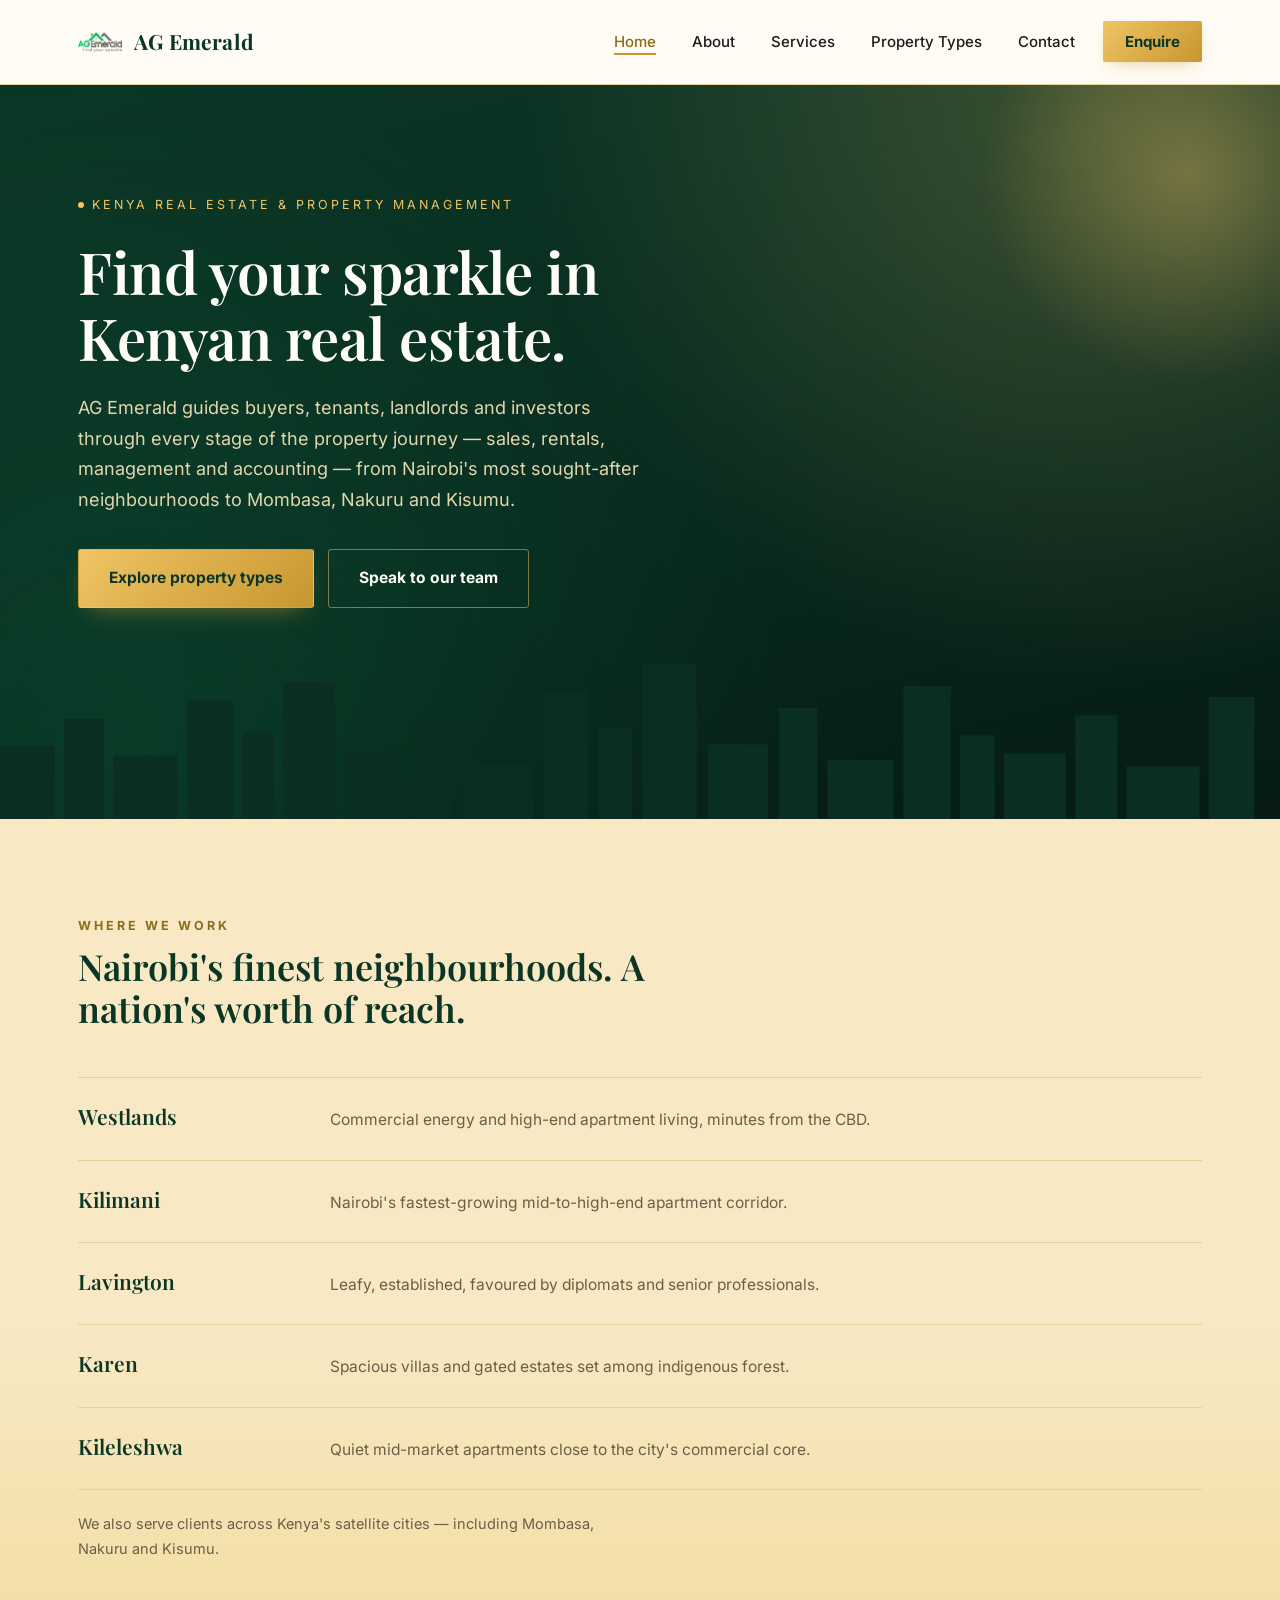
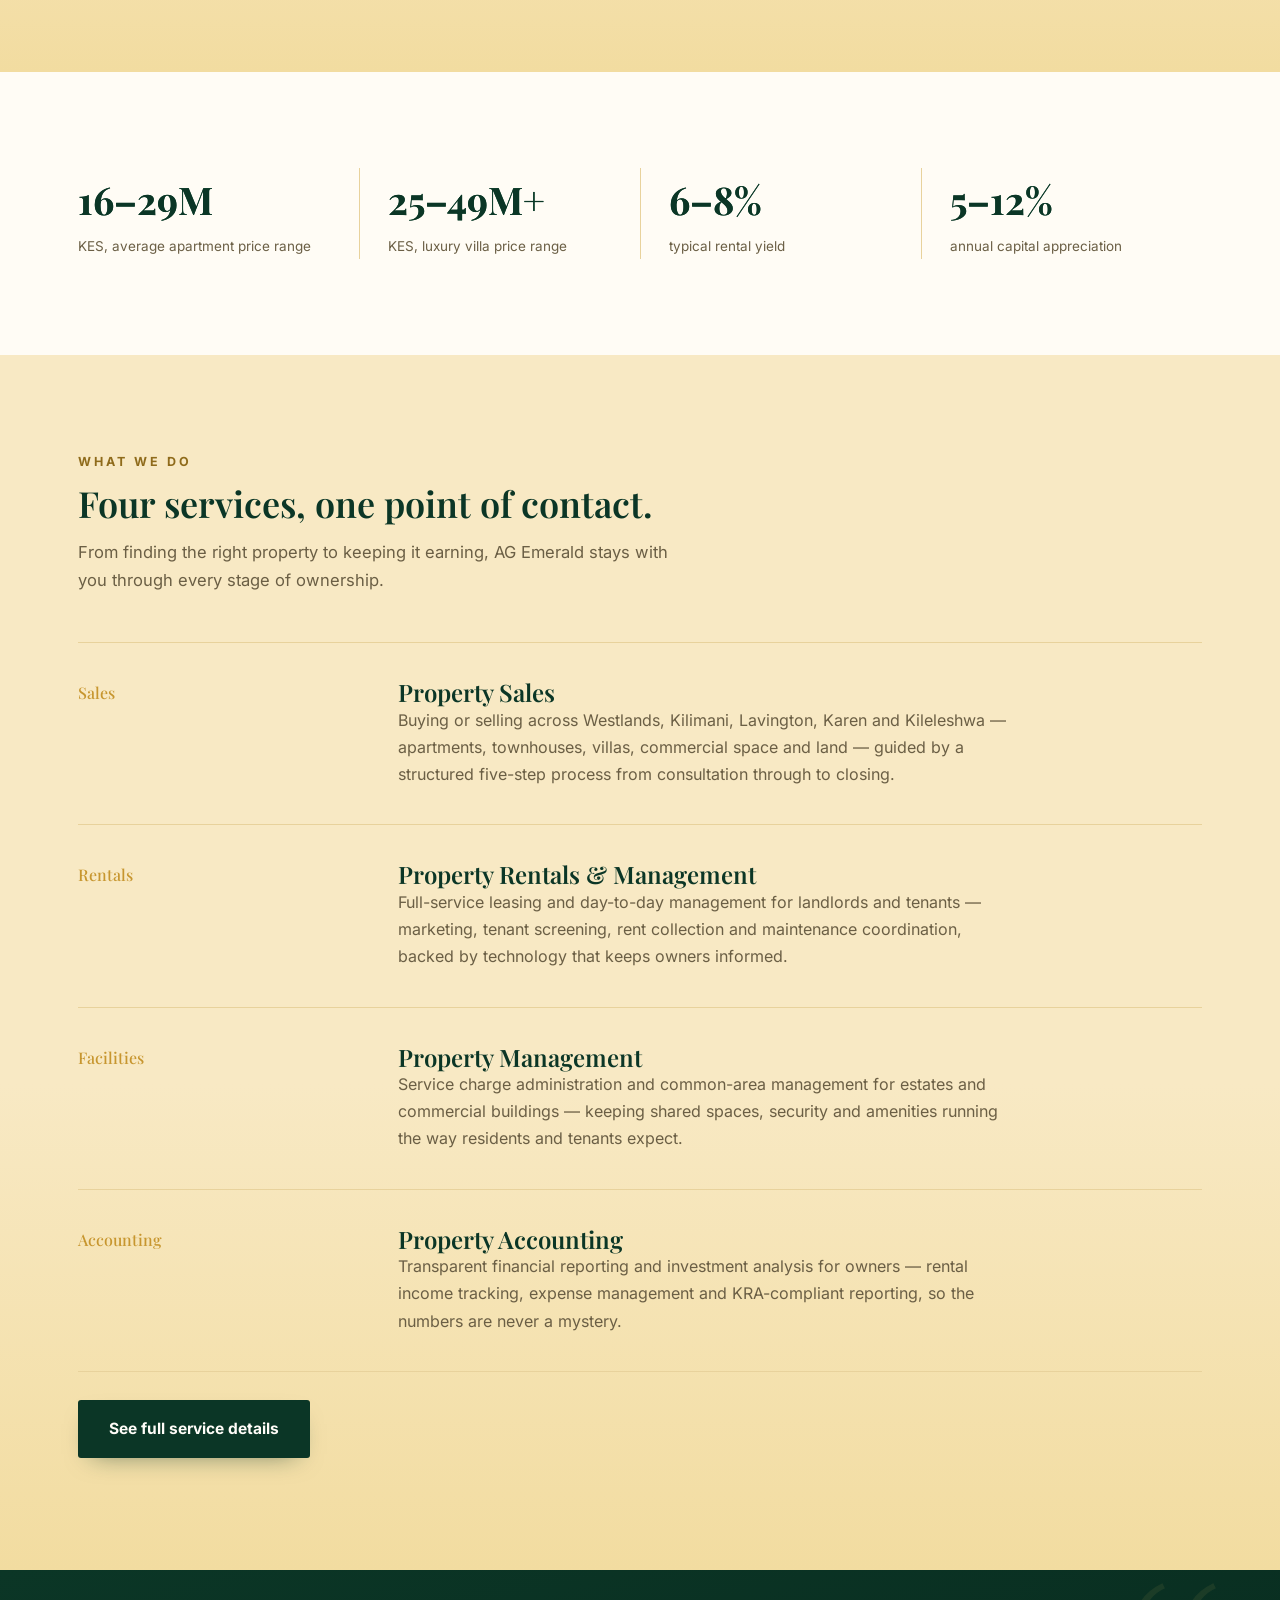
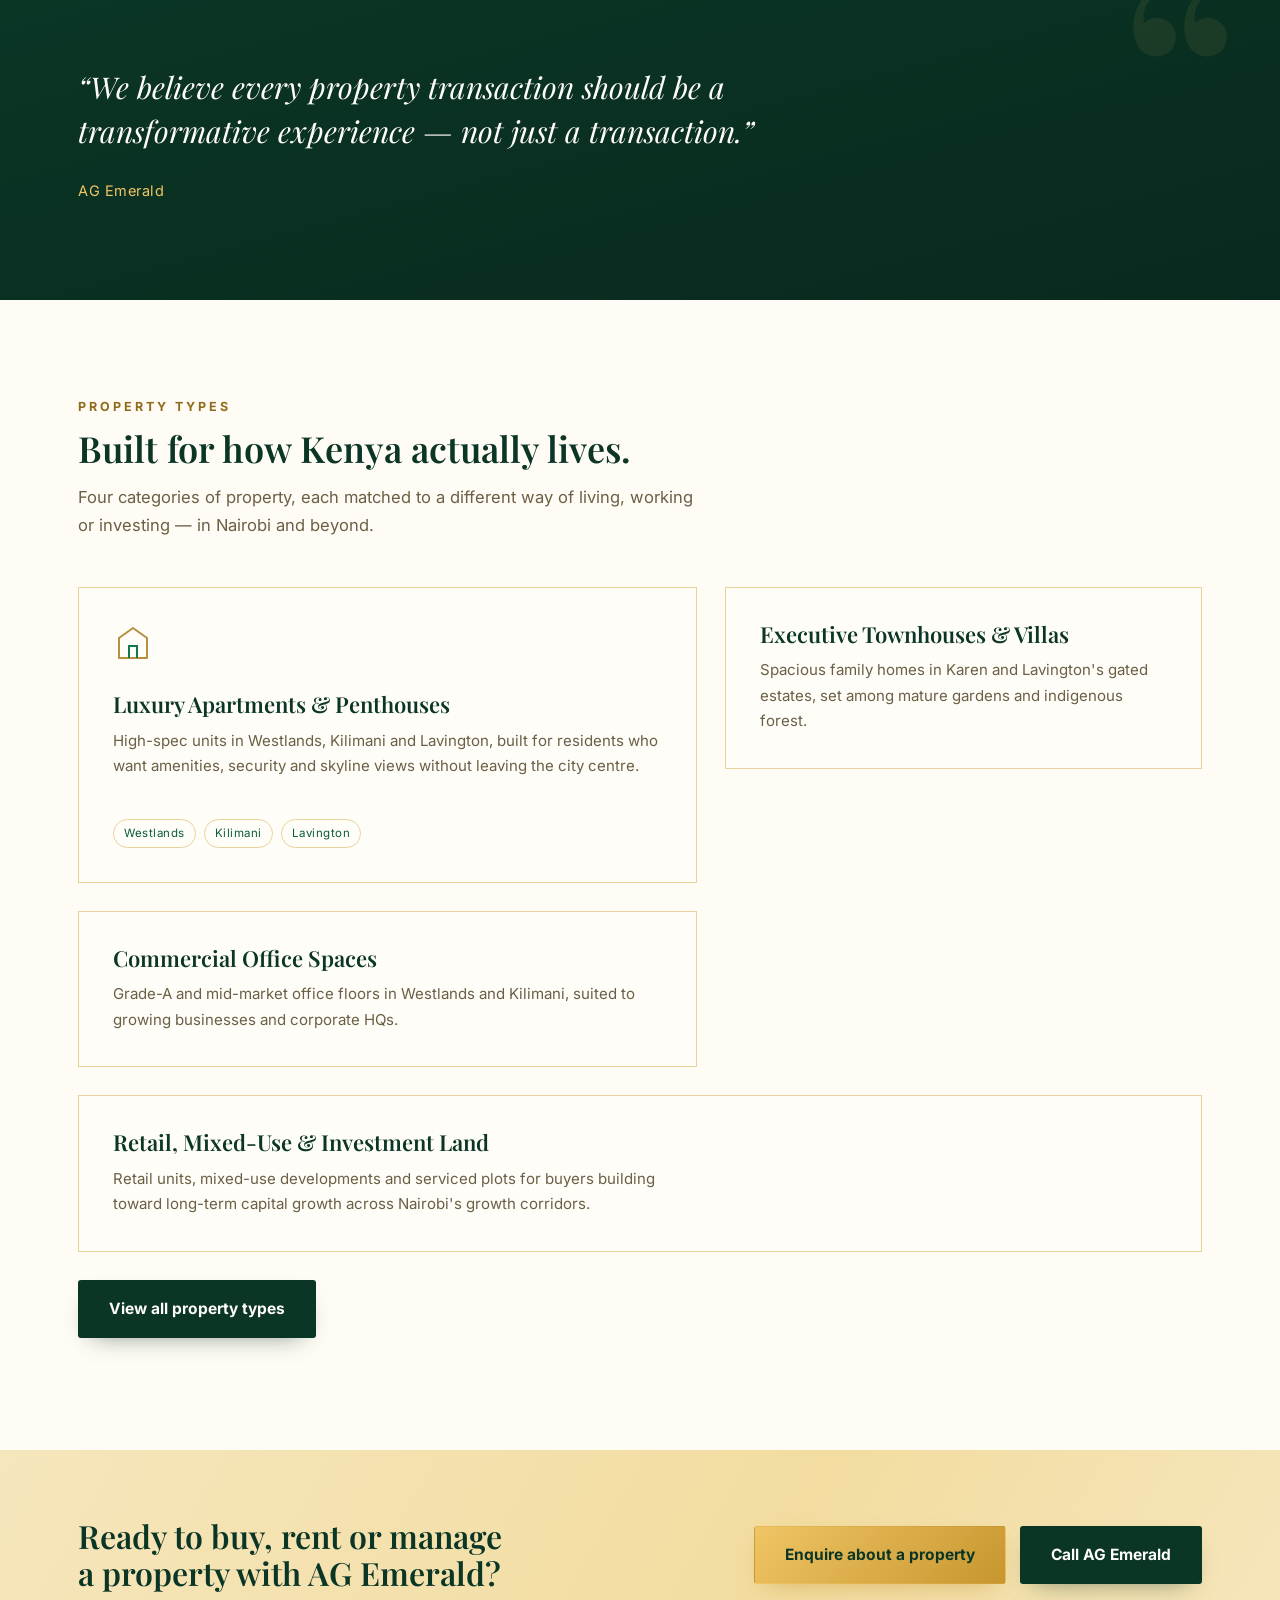
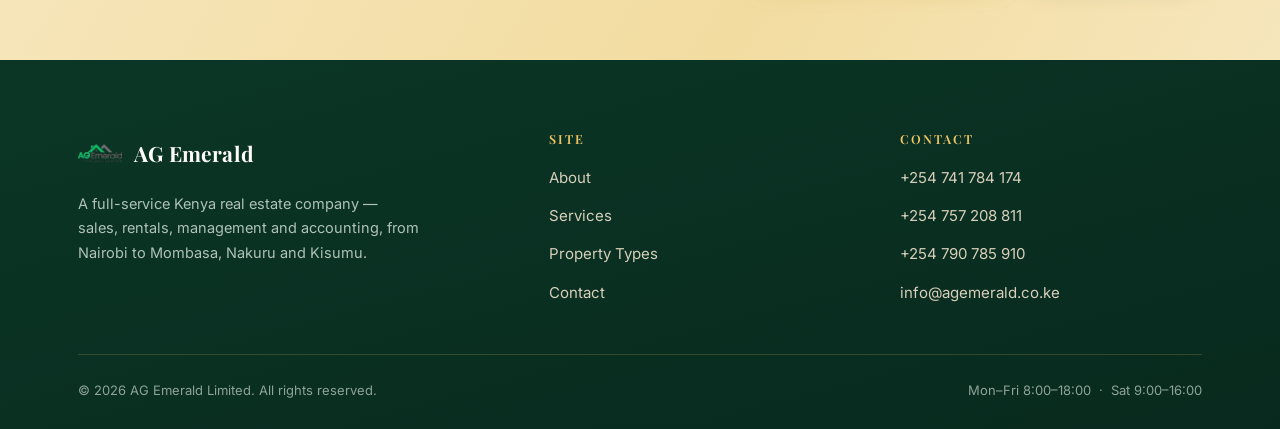
==== index.html @ d483cc49 "init" ====
<!doctype html>
<html lang="en">
<head>
<meta charset="UTF-8">
<meta name="viewport" content="width=device-width, initial-scale=1">
<title>AG Emerald — Kenya Real Estate, Sales, Rentals &amp; Property Management</title>
<meta name="description" content="AG Emerald is a full-service Kenya real estate company — property sales, rentals & management, facilities management, and property accounting across Nairobi, Mombasa, Nakuru and Kisumu.">
<link rel="icon" href="assets/img/logo.png">
<link rel="stylesheet" href="styles.css">
</head>
<body>

<nav class="site-nav">
  <div class="wrap">
    <a href="index.html" class="brand">
      <img src="assets/img/logo.png" alt="AG Emerald">
      <span class="brand-text">AG Emerald</span>
    </a>
    <button class="nav-toggle" id="navToggle" aria-label="Toggle menu" aria-expanded="false">
      <span></span><span></span><span></span>
    </button>
    <ul class="nav-links" id="navLinks">
      <li><a href="index.html" class="active">Home</a></li>
      <li><a href="about.html">About</a></li>
      <li><a href="services.html">Services</a></li>
      <li><a href="properties.html">Property Types</a></li>
      <li><a href="contact.html">Contact</a></li>
      <li><a href="contact.html" class="nav-cta">Enquire</a></li>
    </ul>
  </div>
</nav>

<header class="hero">
  <div class="wrap">
    <div class="hero-inner reveal-hero">
      <span class="hero-eyebrow"><span class="dot"></span>Kenya Real Estate &amp; Property Management</span>
      <h1>Find your sparkle in Kenyan real estate.</h1>
      <p class="lede">AG Emerald guides buyers, tenants, landlords and investors through every stage of the property journey — sales, rentals, management and accounting — from Nairobi's most sought-after neighbourhoods to Mombasa, Nakuru and Kisumu.</p>
      <div class="hero-actions">
        <a href="properties.html" class="btn btn-gold">Explore property types</a>
        <a href="contact.html" class="btn btn-line">Speak to our team</a>
      </div>
    </div>
  </div>
  <svg class="skyline" viewBox="0 0 1400 170" preserveAspectRatio="none" aria-hidden="true">
    <rect x="0" y="0" width="1400" height="170" fill="none"/>
    <g fill="#0A2E22">
      <rect x="0" y="90" width="60" height="80"/>
      <rect x="70" y="60" width="44" height="110"/>
      <rect x="124" y="100" width="70" height="70"/>
      <rect x="205" y="40" width="50" height="130"/>
      <rect x="265" y="75" width="34" height="95"/>
      <rect x="310" y="20" width="56" height="150"/>
      <rect x="378" y="95" width="64" height="75"/>
      <rect x="454" y="55" width="40" height="115"/>
      <rect x="505" y="110" width="78" height="60"/>
      <rect x="595" y="30" width="48" height="140"/>
      <rect x="655" y="70" width="36" height="100"/>
      <rect x="702" y="0" width="60" height="170"/>
      <rect x="774" y="88" width="66" height="82"/>
      <rect x="852" y="48" width="42" height="122"/>
      <rect x="905" y="105" width="72" height="65"/>
      <rect x="988" y="24" width="52" height="146"/>
      <rect x="1050" y="78" width="38" height="92"/>
      <rect x="1098" y="98" width="68" height="72"/>
      <rect x="1176" y="56" width="46" height="114"/>
      <rect x="1232" y="112" width="80" height="58"/>
      <rect x="1322" y="36" width="50" height="134"/>
    </g>
    <g stroke="#D9BB77" stroke-width="1" opacity=".35">
      <line x1="0" y1="170" x2="1400" y2="170"/>
    </g>
  </svg>
</header>

<section class="section-alt">
  <div class="wrap">
    <div class="section-head reveal">
      <span class="eyebrow">Where We Work</span>
      <h2>Nairobi's finest neighbourhoods. A nation's worth of reach.</h2>
    </div>
    <div class="place-list reveal-stagger">
      <div class="place"><h4>Westlands</h4><p>Commercial energy and high-end apartment living, minutes from the CBD.</p></div>
      <div class="place"><h4>Kilimani</h4><p>Nairobi's fastest-growing mid-to-high-end apartment corridor.</p></div>
      <div class="place"><h4>Lavington</h4><p>Leafy, established, favoured by diplomats and senior professionals.</p></div>
      <div class="place"><h4>Karen</h4><p>Spacious villas and gated estates set among indigenous forest.</p></div>
      <div class="place"><h4>Kileleshwa</h4><p>Quiet mid-market apartments close to the city's commercial core.</p></div>
    </div>
    <p class="muted reveal" style="margin-top:22px; font-size:14.5px;">We also serve clients across Kenya's satellite cities — including Mombasa, Nakuru and Kisumu.</p>
  </div>
</section>

<section>
  <div class="wrap">
    <div class="stats reveal-stagger">
      <div class="stat"><span class="num" data-prefix="16&ndash;" data-target="29" data-suffix="M">16&ndash;0M</span><span class="label">KES, average apartment price range</span></div>
      <div class="stat"><span class="num" data-prefix="25&ndash;" data-target="50" data-suffix="M+">25&ndash;0M+</span><span class="label">KES, luxury villa price range</span></div>
      <div class="stat"><span class="num" data-prefix="6&ndash;" data-target="8" data-suffix="%">6&ndash;0%</span><span class="label">typical rental yield</span></div>
      <div class="stat"><span class="num" data-prefix="5&ndash;" data-target="12" data-suffix="%">5&ndash;0%</span><span class="label">annual capital appreciation</span></div>
    </div>
  </div>
</section>

<section class="section-alt">
  <div class="wrap">
    <div class="section-head reveal">
      <span class="eyebrow">What We Do</span>
      <h2>Four services, one point of contact.</h2>
      <p>From finding the right property to keeping it earning, AG Emerald stays with you through every stage of ownership.</p>
    </div>
    <div class="row-list reveal-stagger">
      <div class="row">
        <div class="row-title"><span class="row-index">Sales</span></div>
        <div class="row-body">
          <h3>Property Sales</h3>
          <p>Buying or selling across Westlands, Kilimani, Lavington, Karen and Kileleshwa — apartments, townhouses, villas, commercial space and land — guided by a structured five-step process from consultation through to closing.</p>
        </div>
      </div>
      <div class="row">
        <div class="row-title"><span class="row-index">Rentals</span></div>
        <div class="row-body">
          <h3>Property Rentals &amp; Management</h3>
          <p>Full-service leasing and day-to-day management for landlords and tenants — marketing, tenant screening, rent collection and maintenance coordination, backed by technology that keeps owners informed.</p>
        </div>
      </div>
      <div class="row">
        <div class="row-title"><span class="row-index">Facilities</span></div>
        <div class="row-body">
          <h3>Property Management</h3>
          <p>Service charge administration and common-area management for estates and commercial buildings — keeping shared spaces, security and amenities running the way residents and tenants expect.</p>
        </div>
      </div>
      <div class="row">
        <div class="row-title"><span class="row-index">Accounting</span></div>
        <div class="row-body">
          <h3>Property Accounting</h3>
          <p>Transparent financial reporting and investment analysis for owners — rental income tracking, expense management and KRA-compliant reporting, so the numbers are never a mystery.</p>
        </div>
      </div>
    </div>
    <p style="margin-top:28px;"><a href="services.html" class="btn btn-dark">See full service details</a></p>
  </div>
</section>

<section class="quote-band reveal">
  <div class="wrap">
    <blockquote>&ldquo;We believe every property transaction should be a transformative experience — not just a transaction.&rdquo;</blockquote>
    <cite>AG Emerald</cite>
  </div>
</section>

<section>
  <div class="wrap">
    <div class="section-head reveal">
      <span class="eyebrow">Property Types</span>
      <h2>Built for how Kenya actually lives.</h2>
      <p>Four categories of property, each matched to a different way of living, working or investing — in Nairobi and beyond.</p>
    </div>
    <div class="ptype-grid reveal-stagger">
      <div class="ptype lead">
        <div>
          <div class="icon">
            <svg width="40" height="40" viewBox="0 0 40 40" fill="none"><path d="M6 36V16L20 6l14 10v20H6Z" stroke="#B4903F" stroke-width="2" stroke-linejoin="round"/><path d="M16 36V24h8v12" stroke="#0E7A4D" stroke-width="2"/></svg>
          </div>
          <h4>Luxury Apartments &amp; Penthouses</h4>
          <p>High-spec units in Westlands, Kilimani and Lavington, built for residents who want amenities, security and skyline views without leaving the city centre.</p>
        </div>
        <div class="tag-row"><span class="tag">Westlands</span><span class="tag">Kilimani</span><span class="tag">Lavington</span></div>
      </div>
      <div class="ptype">
        <h4>Executive Townhouses &amp; Villas</h4>
        <p>Spacious family homes in Karen and Lavington's gated estates, set among mature gardens and indigenous forest.</p>
      </div>
      <div class="ptype">
        <h4>Commercial Office Spaces</h4>
        <p>Grade-A and mid-market office floors in Westlands and Kilimani, suited to growing businesses and corporate HQs.</p>
      </div>
      <div class="ptype ptype-span2">
        <h4>Retail, Mixed-Use &amp; Investment Land</h4>
        <p>Retail units, mixed-use developments and serviced plots for buyers building toward long-term capital growth across Nairobi's growth corridors.</p>
      </div>
    </div>
    <p style="margin-top:28px;"><a href="properties.html" class="btn btn-dark">View all property types</a></p>
  </div>
</section>

<section class="cta-band reveal">
  <div class="wrap cta-inner">
    <h2>Ready to buy, rent or manage a property with AG Emerald?</h2>
    <div class="cta-actions">
      <a href="contact.html" class="btn btn-gold">Enquire about a property</a>
      <a href="tel:+254741784174" class="btn btn-dark">Call AG Emerald</a>
    </div>
  </div>
</section>

<footer>
  <div class="wrap">
    <div class="foot-grid">
      <div>
        <a href="index.html" class="brand"><img src="assets/img/logo.png" alt="AG Emerald"><span class="brand-text">AG Emerald</span></a>
        <p>A full-service Kenya real estate company — sales, rentals, management and accounting, from Nairobi to Mombasa, Nakuru and Kisumu.</p>
      </div>
      <div>
        <h4>Site</h4>
        <ul>
          <li><a href="about.html">About</a></li>
          <li><a href="services.html">Services</a></li>
          <li><a href="properties.html">Property Types</a></li>
          <li><a href="contact.html">Contact</a></li>
        </ul>
      </div>
      <div>
        <h4>Contact</h4>
        <ul>
          <li><a href="tel:+254741784174">+254 741 784 174</a></li>
          <li><a href="tel:+254757208811">+254 757 208 811</a></li>
          <li><a href="tel:+254790785910">+254 790 785 910</a></li>
          <li><a href="mailto:info@agemerald.co.ke">info@agemerald.co.ke</a></li>
        </ul>
      </div>
    </div>
    <div class="foot-bottom">
      <span>&copy; 2026 AG Emerald Limited. All rights reserved.</span>
      <span>Mon&ndash;Fri 8:00&ndash;18:00 &nbsp;&middot;&nbsp; Sat 9:00&ndash;16:00</span>
    </div>
  </div>
</footer>
<script src="nav.js"></script>
<script src="motion.js"></script>
</body>
</html>
---- styles.css ----
/* ============================================================
   AG EMERALD — brand stylesheet
   Deep emerald + rich gold, Playfair Display + Inter.
   Cinematic, confident, editorial — one bold gesture per section,
   a recurring skyline motif in place of stock property photos.
   ============================================================ */

@font-face{ font-family:'Playfair Display'; font-weight:500; font-style:normal; src:url('assets/fonts/playfair-display-latin-500-normal.woff2') format('woff2'); font-display:swap; }
@font-face{ font-family:'Playfair Display'; font-weight:600; font-style:normal; src:url('assets/fonts/playfair-display-latin-600-normal.woff2') format('woff2'); font-display:swap; }
@font-face{ font-family:'Playfair Display'; font-weight:700; font-style:normal; src:url('assets/fonts/playfair-display-latin-700-normal.woff2') format('woff2'); font-display:swap; }
@font-face{ font-family:'Playfair Display'; font-weight:800; font-style:normal; src:url('assets/fonts/playfair-display-latin-800-normal.woff2') format('woff2'); font-display:swap; }
@font-face{ font-family:'Playfair Display'; font-weight:400; font-style:italic; src:url('assets/fonts/playfair-display-latin-400-italic.woff2') format('woff2'); font-display:swap; }
@font-face{ font-family:'Inter'; font-weight:300; font-style:normal; src:url('assets/fonts/inter-latin-300-normal.woff2') format('woff2'); font-display:swap; }
@font-face{ font-family:'Inter'; font-weight:400; font-style:normal; src:url('assets/fonts/inter-latin-400-normal.woff2') format('woff2'); font-display:swap; }
@font-face{ font-family:'Inter'; font-weight:500; font-style:normal; src:url('assets/fonts/inter-latin-500-normal.woff2') format('woff2'); font-display:swap; }
@font-face{ font-family:'Inter'; font-weight:600; font-style:normal; src:url('assets/fonts/inter-latin-600-normal.woff2') format('woff2'); font-display:swap; }
@font-face{ font-family:'Inter'; font-weight:700; font-style:normal; src:url('assets/fonts/inter-latin-700-normal.woff2') format('woff2'); font-display:swap; }

:root{
  --deep:#0B3626;
  --deep-2:#082A1E;
  --emerald:#0E7A4D;
  --emerald-2:#0A5C3B;
  --gold:#C7962F;
  --gold-2:#F0C565;
  --gold-3:#8F6B1B;
  --gold-soft:#F6E6BC;
  --ink:#1B1D1C;
  --muted:#6B5F45;
  --paper:#FFFCF5;
  --panel:#F8E9C4;
  --panel-2:#F2DCA0;
  --line:#E8D29C;
  --cream:#FFFDF8;
  --maxw:1180px;
}

*{ box-sizing:border-box; }
html{ scroll-behavior:smooth; }
html,body{ max-width:100%; overflow-x:hidden; }
body{
  margin:0; background:var(--paper); color:var(--ink);
  font-family:'Inter', -apple-system, BlinkMacSystemFont, sans-serif;
  font-size:16px; line-height:1.7; -webkit-font-smoothing:antialiased;
}
h1,h2,h3,h4{ font-family:'Playfair Display', Georgia, serif; color:var(--deep); margin:0; font-weight:600; line-height:1.15; }
p{ margin:0 0 1em; max-width:62ch; }
a{ color:var(--emerald-2); text-decoration:none; transition:color .18s ease; }
a:hover{ color:var(--gold); }
img{ max-width:100%; display:block; }
.wrap{ max-width:var(--maxw); margin:0 auto; padding:0 28px; }
@media (max-width:560px){ .wrap{ padding:0 20px; } }

@media (prefers-reduced-motion:reduce){
  *{ animation-duration:.01ms !important; animation-iteration-count:1 !important; transition-duration:.01ms !important; scroll-behavior:auto !important; }
}

/* ---------- Scroll reveal + motion system ---------- */
.reveal{ opacity:0; transform:translateY(28px); transition:opacity .8s cubic-bezier(.16,.84,.44,1), transform .8s cubic-bezier(.16,.84,.44,1); }
.reveal.in-view{ opacity:1; transform:translateY(0); }
.reveal-stagger > *{ opacity:0; transform:translateY(22px); transition:opacity .7s cubic-bezier(.16,.84,.44,1), transform .7s cubic-bezier(.16,.84,.44,1); }
.reveal-stagger.in-view > *{ opacity:1; transform:translateY(0); }
.reveal-stagger.in-view > *:nth-child(1){ transition-delay:.05s; }
.reveal-stagger.in-view > *:nth-child(2){ transition-delay:.12s; }
.reveal-stagger.in-view > *:nth-child(3){ transition-delay:.19s; }
.reveal-stagger.in-view > *:nth-child(4){ transition-delay:.26s; }
.reveal-stagger.in-view > *:nth-child(5){ transition-delay:.33s; }
.reveal-stagger.in-view > *:nth-child(6){ transition-delay:.4s; }

.reveal-hero{ animation:heroRise .9s cubic-bezier(.16,.84,.44,1) both; }
@keyframes heroRise{ from{ opacity:0; transform:translateY(18px); } to{ opacity:1; transform:translateY(0); } }

@keyframes goldPulse{ 0%,100%{ opacity:.55; } 50%{ opacity:1; } }
@keyframes floatGlow{ 0%,100%{ transform:translate(0,0); } 50%{ transform:translate(-14px,-10px); } }
@keyframes shimmer{ 0%{ background-position:-200% 0; } 100%{ background-position:200% 0; } }

/* ---------- Nav ---------- */
.site-nav{
  position:sticky; top:0; z-index:100;
  background:var(--paper);
  border-bottom:1px solid var(--line);
  transition:box-shadow .3s ease, height .3s ease;
}
.site-nav.scrolled{ box-shadow:0 8px 30px -14px rgba(11,54,38,.35); }
.site-nav .wrap{ display:flex; align-items:center; justify-content:space-between; height:84px; }
.brand{ display:flex; align-items:center; gap:12px; }
.brand img{ height:44px; width:44px; object-fit:contain; transition:transform .3s ease; }
.brand:hover img{ transform:rotate(-6deg) scale(1.06); }
.brand-text{ font-family:'Playfair Display',serif; font-weight:700; font-size:21px; color:var(--deep); letter-spacing:.2px; }
.nav-links{ display:flex; align-items:center; gap:4px; list-style:none; margin:0; padding:0; }
.nav-links a{ color:var(--ink); font-weight:500; font-size:15px; padding:10px 16px; border-radius:2px; position:relative; }
.nav-links a:not(.nav-cta)::after{
  content:""; position:absolute; left:16px; right:16px; bottom:6px; height:2px;
  background:var(--gold); transform:scaleX(0); transform-origin:left; transition:transform .25s ease;
}
.nav-links a:not(.nav-cta):hover::after, .nav-links a.active::after{ transform:scaleX(1); }
.nav-links a:hover{ color:var(--emerald-2); }
.nav-links a.active{ color:var(--gold-3); }
.nav-cta{
  margin-left:8px; background:linear-gradient(135deg, var(--gold-2), var(--gold)); color:var(--deep) !important;
  padding:11px 22px !important; border-radius:3px; font-weight:700 !important;
  transition:transform .2s ease, box-shadow .2s ease;
  box-shadow:0 6px 18px -8px rgba(199,150,47,.6);
}
.nav-cta:hover{ transform:translateY(-2px); box-shadow:0 10px 24px -8px rgba(199,150,47,.75); }
.nav-toggle{ display:none; background:none; border:0; cursor:pointer; padding:8px; }
.nav-toggle span{ display:block; width:24px; height:2px; background:var(--deep); margin:5px 0; transition:transform .25s ease, opacity .25s ease; }
.nav-toggle.open span:nth-child(1){ transform:translateY(7px) rotate(45deg); }
.nav-toggle.open span:nth-child(2){ opacity:0; }
.nav-toggle.open span:nth-child(3){ transform:translateY(-7px) rotate(-45deg); }
@media (max-width:860px){
  .nav-toggle{ display:block; }
  .nav-links{
    position:fixed; top:84px; left:0; right:0; bottom:0;
    background:var(--paper); flex-direction:column; align-items:stretch;
    padding:12px 20px; gap:0; transform:translateY(-8px); opacity:0;
    pointer-events:none; transition:transform .2s ease, opacity .2s ease;
    border-top:1px solid var(--line);
  }
  .nav-links.open{ transform:translateY(0); opacity:1; pointer-events:auto; }
  .nav-links a{ padding:16px 4px; border-bottom:1px solid var(--line); font-size:17px; }
  .nav-links a::after{ display:none; }
  .nav-cta{ margin:16px 4px 0; text-align:center; }
}

/* ---------- Buttons ---------- */
.btn{ display:inline-flex; align-items:center; gap:8px; padding:15px 30px; border-radius:3px; font-weight:700; font-size:15.5px; border:1px solid transparent; cursor:pointer; transition:transform .2s cubic-bezier(.16,.84,.44,1), box-shadow .2s ease, background .2s ease, color .2s ease, border-color .2s ease; }
.btn:active{ transform:scale(.97); }
.btn-gold{ background:linear-gradient(135deg, var(--gold-2), var(--gold)); color:var(--deep); box-shadow:0 10px 26px -12px rgba(199,150,47,.65); }
.btn-gold:hover{ color:var(--deep); transform:translateY(-3px); box-shadow:0 16px 32px -12px rgba(199,150,47,.8); }
.btn-line{ background:transparent; color:var(--cream); border-color:rgba(240,197,101,.5); }
.btn-line:hover{ border-color:var(--gold-2); color:var(--gold-2); transform:translateY(-3px); }
.btn-dark{ background:var(--deep); color:var(--cream); box-shadow:0 10px 26px -14px rgba(11,54,38,.6); }
.btn-dark:hover{ background:var(--emerald-2); transform:translateY(-3px); }

/* ---------- Hero (dark, cinematic) ---------- */
.hero{
  position:relative; background:
    radial-gradient(circle at 86% 4%, rgba(240,197,101,.22), transparent 44%),
    radial-gradient(circle at 10% 90%, rgba(14,122,77,.25), transparent 50%),
    linear-gradient(165deg, var(--deep) 0%, var(--deep-2) 55%, #061A13 100%);
  color:var(--cream); overflow:hidden;
  padding:64px 0 0;
}
.hero::before{
  content:""; position:absolute; top:-120px; right:-120px; width:420px; height:420px; border-radius:50%;
  background:radial-gradient(circle, rgba(240,197,101,.35), transparent 70%);
  animation:floatGlow 9s ease-in-out infinite, goldPulse 6s ease-in-out infinite;
  pointer-events:none;
}
.hero-eyebrow{
  font-family:'Inter',sans-serif; font-size:12.5px; letter-spacing:3px; text-transform:uppercase;
  color:var(--gold-2); display:inline-flex; align-items:center; gap:8px; margin-bottom:22px;
}
.hero-eyebrow .dot{ width:6px; height:6px; border-radius:50%; background:var(--gold-2); animation:goldPulse 2.4s ease-in-out infinite; }
.hero-inner{ padding:40px 0 0; max-width:640px; position:relative; z-index:1; }
.hero h1{ font-size:58px; color:var(--cream); margin-bottom:22px; letter-spacing:-.5px; }
.hero .lede{ font-size:18px; color:#E3D6AE; max-width:52ch; margin-bottom:34px; }
.hero-actions{ display:flex; gap:14px; flex-wrap:wrap; margin-bottom:56px; }
.skyline{ display:block; width:100%; height:auto; position:relative; }
.skyline rect{ transition:fill .4s ease; }
@media (max-width:760px){
  .hero h1{ font-size:38px; }
  .hero .lede{ font-size:16.5px; }
}

/* ---------- Sections ---------- */
section{ padding:96px 0; }
.section-alt{ background:linear-gradient(180deg, var(--panel), var(--panel) 60%, var(--panel-2)); position:relative; }
@media (max-width:760px){ section{ padding:60px 0; } }

.section-head{ margin-bottom:48px; max-width:640px; }
.section-head .eyebrow{ font-size:12.5px; letter-spacing:3px; text-transform:uppercase; color:var(--gold-3); font-weight:700; display:block; margin-bottom:10px; }
.section-head h2{ font-size:36px; margin-bottom:14px; }
.section-head p{ color:var(--muted); font-size:16.5px; }

/* ---------- Editorial row list (services, process) ---------- */
.row-list{ border-top:1px solid var(--line); }
.row{
  display:grid; grid-template-columns:280px 1fr; gap:40px;
  padding:36px 0; border-bottom:1px solid var(--line); align-items:start;
  transition:padding-left .3s ease, background .3s ease;
}
.row:hover{ padding-left:10px; background:rgba(199,150,47,.06); }
.row .row-title{ display:flex; align-items:baseline; gap:16px; }
.row .row-index{ font-family:'Playfair Display',serif; font-size:16px; color:var(--gold); }
.row h3{ font-size:24px; }
.row .row-body{ color:var(--muted); font-size:16px; }
.row .row-body p:last-child{ margin-bottom:0; }
@media (max-width:760px){
  .row{ grid-template-columns:1fr; gap:12px; }
}

/* ---------- Neighborhood list ---------- */
.place-list{ border-top:1px solid var(--line); }
.place{
  display:grid; grid-template-columns:220px 1fr; gap:32px;
  padding:26px 0; border-bottom:1px solid var(--line); align-items:baseline;
  transition:padding-left .3s ease;
}
.place:hover{ padding-left:10px; }
.place h4{ font-family:'Playfair Display',serif; font-size:21px; color:var(--deep); font-weight:600; }
.place p{ color:var(--muted); margin:0; font-size:15.5px; }
@media (max-width:700px){ .place{ grid-template-columns:1fr; gap:6px; } }

/* ---------- Stat strip ---------- */
.stats{ display:grid; grid-template-columns:repeat(4,1fr); gap:0; }
.stat{ padding:0 28px 0 0; border-left:1px solid var(--line); padding-left:28px; }
.stat:first-child{ border-left:none; padding-left:0; }
.stat .num{ font-family:'Playfair Display',serif; font-size:38px; color:var(--deep); font-weight:700; display:block; background:linear-gradient(135deg, var(--deep), var(--emerald-2)); -webkit-background-clip:text; background-clip:text; }
.stat .label{ font-size:13.5px; color:var(--muted); margin-top:8px; }
@media (max-width:760px){
  .stats{ grid-template-columns:1fr 1fr; row-gap:32px; }
  .stat:nth-child(3){ border-left:none; padding-left:0; }
}

/* ---------- Quote band ---------- */
.quote-band{ background:linear-gradient(165deg, var(--deep), var(--deep-2)); color:var(--cream); position:relative; overflow:hidden; }
.quote-band::after{
  content:"\201C"; position:absolute; top:-40px; right:40px; font-family:'Playfair Display',serif;
  font-size:280px; color:rgba(240,197,101,.08); line-height:1; pointer-events:none;
}
.quote-band blockquote{
  font-family:'Playfair Display',serif; font-style:italic; font-weight:400;
  font-size:30px; line-height:1.45; max-width:820px; margin:0 0 24px; color:var(--cream); position:relative; z-index:1;
}
.quote-band cite{ font-style:normal; color:var(--gold-2); font-size:14.5px; letter-spacing:.5px; }
@media (max-width:760px){ .quote-band blockquote{ font-size:22px; } }

/* ---------- Property type cards (editorial, asymmetric) ---------- */
.ptype-grid{ display:grid; grid-template-columns:1.3fr 1fr; gap:28px; align-items:start; }
.ptype{ background:var(--cream); border:1px solid var(--line); padding:34px; transition:transform .3s cubic-bezier(.16,.84,.44,1), box-shadow .3s ease, border-color .3s ease; }
.ptype:hover{ transform:translateY(-6px); box-shadow:0 20px 40px -20px rgba(199,150,47,.45); border-color:var(--gold-2); }
.ptype.lead{ display:flex; flex-direction:column; gap:22px; }
.ptype .icon{ margin-bottom:22px; transition:transform .3s ease; }
.ptype:hover .icon{ transform:scale(1.12) rotate(-4deg); }
.ptype h4{ font-size:22px; margin-bottom:10px; }
.ptype p{ color:var(--muted); font-size:15px; margin-bottom:0; }
.ptype .tag-row{ margin-top:18px; display:flex; gap:8px; flex-wrap:wrap; }
.ptype .tag{ font-size:11.5px; letter-spacing:.5px; color:var(--emerald-2); border:1px solid var(--line); padding:4px 10px; border-radius:20px; }
.ptype-grid-2{ display:grid; grid-template-columns:1fr 1fr; gap:28px; }
@media (min-width:761px){ .ptype-span2{ grid-column:span 2; } }
@media (max-width:760px){
  .ptype-grid, .ptype-grid-2{ grid-template-columns:1fr; }
  .ptype.lead{ grid-row:auto; }
}

/* ---------- CTA band ---------- */
.cta-band{
  background:linear-gradient(120deg, var(--gold-soft), var(--panel-2) 60%, var(--gold-soft));
  padding:68px 0; position:relative; overflow:hidden;
}
.cta-inner{ display:flex; justify-content:space-between; align-items:center; gap:24px; flex-wrap:wrap; position:relative; z-index:1; }
.cta-inner h2{ font-size:32px; max-width:440px; }
.cta-actions{ display:flex; gap:14px; flex-wrap:wrap; }

/* ---------- Contact table ---------- */
.contact-table{ border-top:1px solid var(--line); margin-top:8px; }
.contact-row{ display:grid; grid-template-columns:200px 1fr; gap:24px; padding:20px 0; border-bottom:1px solid var(--line); transition:padding-left .3s ease; }
.contact-row:hover{ padding-left:10px; }
.contact-row .k{ font-size:13px; letter-spacing:1px; text-transform:uppercase; color:var(--gold-3); font-weight:700; }
.contact-row .v{ font-size:17px; color:var(--ink); }
.contact-row .v a{ color:var(--ink); }
.contact-row .v a:hover{ color:var(--gold); }
@media (max-width:600px){ .contact-row{ grid-template-columns:1fr; gap:4px; } }

/* ---------- People photo frame (stock, used sparingly) ---------- */
.photo-frame{ border:1px solid var(--line); overflow:hidden; position:relative; }
.photo-frame img{ width:100%; height:100%; object-fit:cover; display:block; transition:transform .6s cubic-bezier(.16,.84,.44,1); }
.photo-frame:hover img{ transform:scale(1.05); }

/* ---------- Footer ---------- */
footer{ background:linear-gradient(165deg, var(--deep), var(--deep-2)); color:#D7CFBA; padding:72px 0 28px; }
footer .foot-grid{ display:grid; grid-template-columns:1.4fr 1fr 1fr; gap:48px; margin-bottom:48px; }
footer .brand-text{ color:var(--cream); }
footer p{ color:#AFC2B6; font-size:14.5px; max-width:38ch; margin-top:16px; }
footer h4{ color:var(--gold-2); font-size:12.5px; letter-spacing:2px; text-transform:uppercase; margin-bottom:18px; }
footer ul{ list-style:none; margin:0; padding:0; display:flex; flex-direction:column; gap:11px; }
footer a{ color:#D7CFBA; font-size:15px; }
footer a:hover{ color:var(--gold-2); }
.foot-bottom{ border-top:1px solid rgba(240,197,101,.18); padding-top:24px; display:flex; justify-content:space-between; flex-wrap:wrap; gap:8px; font-size:13px; color:#8FA398; }
@media (max-width:760px){ footer .foot-grid{ grid-template-columns:1fr; gap:32px; } }

/* ---------- Page hero (interior pages) ---------- */
.page-head{ background:linear-gradient(135deg, var(--panel), var(--panel-2)); padding:68px 0 58px; border-bottom:1px solid var(--line); position:relative; overflow:hidden; }
.page-head .eyebrow{ font-size:12.5px; letter-spacing:3px; text-transform:uppercase; color:var(--gold-3); font-weight:700; display:block; margin-bottom:12px; }
.page-head h1{ font-size:44px; max-width:680px; }
.page-head p{ color:var(--muted); font-size:17px; margin-top:16px; max-width:58ch; }
@media (max-width:760px){ .page-head h1{ font-size:30px; } }

/* ---------- Values list ---------- */
.values-row{ display:flex; gap:40px; flex-wrap:wrap; margin-top:12px; }
.values-row .value{ min-width:140px; transition:transform .3s ease; }
.values-row .value:hover{ transform:translateY(-4px); }
.values-row .value .mark{ width:34px; height:2px; background:linear-gradient(90deg, var(--gold), var(--gold-2)); margin-bottom:14px; }
.values-row .value h5{ font-family:'Playfair Display',serif; font-size:18px; color:var(--deep); font-weight:600; margin:0; }

/* ---------- Two-col split ---------- */
.split{ display:grid; grid-template-columns:1fr 1fr; gap:56px; align-items:start; }
@media (max-width:820px){ .split{ grid-template-columns:1fr; gap:36px; } }

/* ---------- Utility ---------- */
.mt-0{ margin-top:0; }
.muted{ color:var(--muted); }
@media (prefers-reduced-motion:reduce){ .reveal-hero{ animation:none; } .hero::before{ animation:none; } }
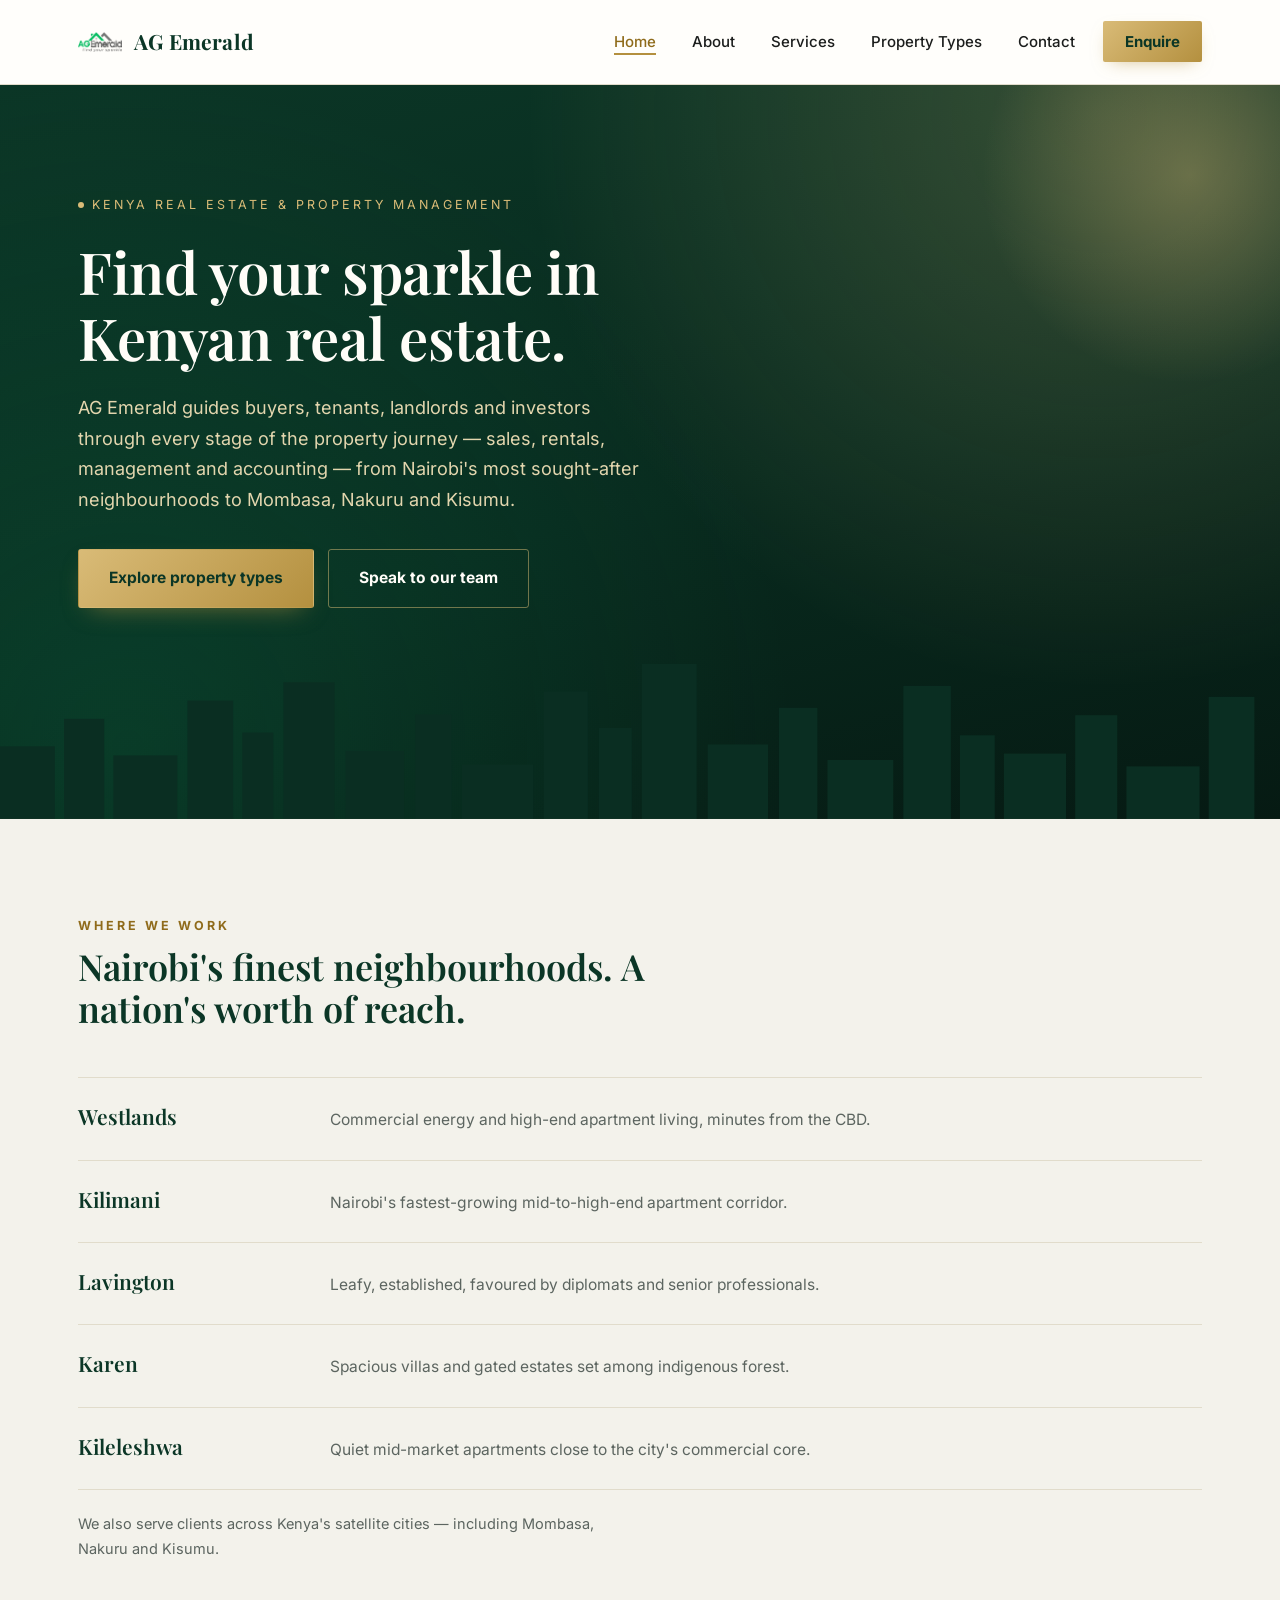
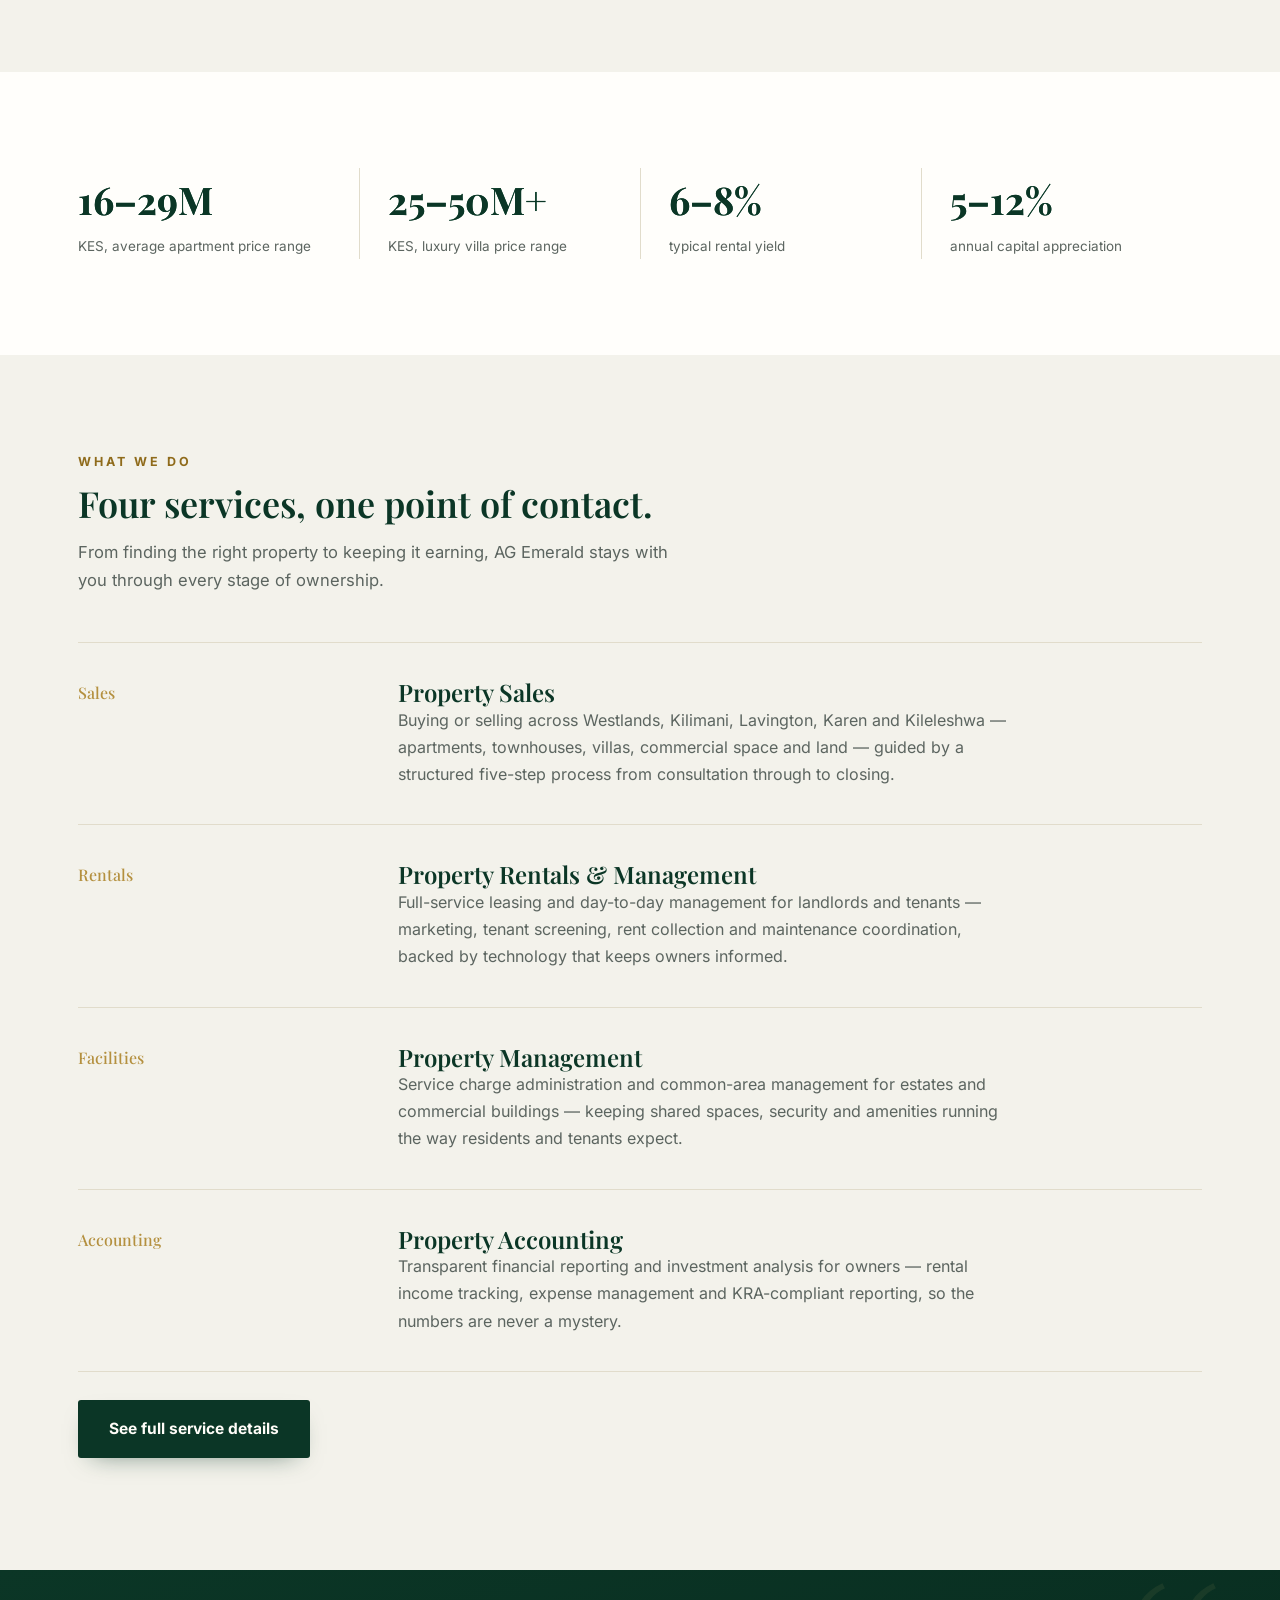
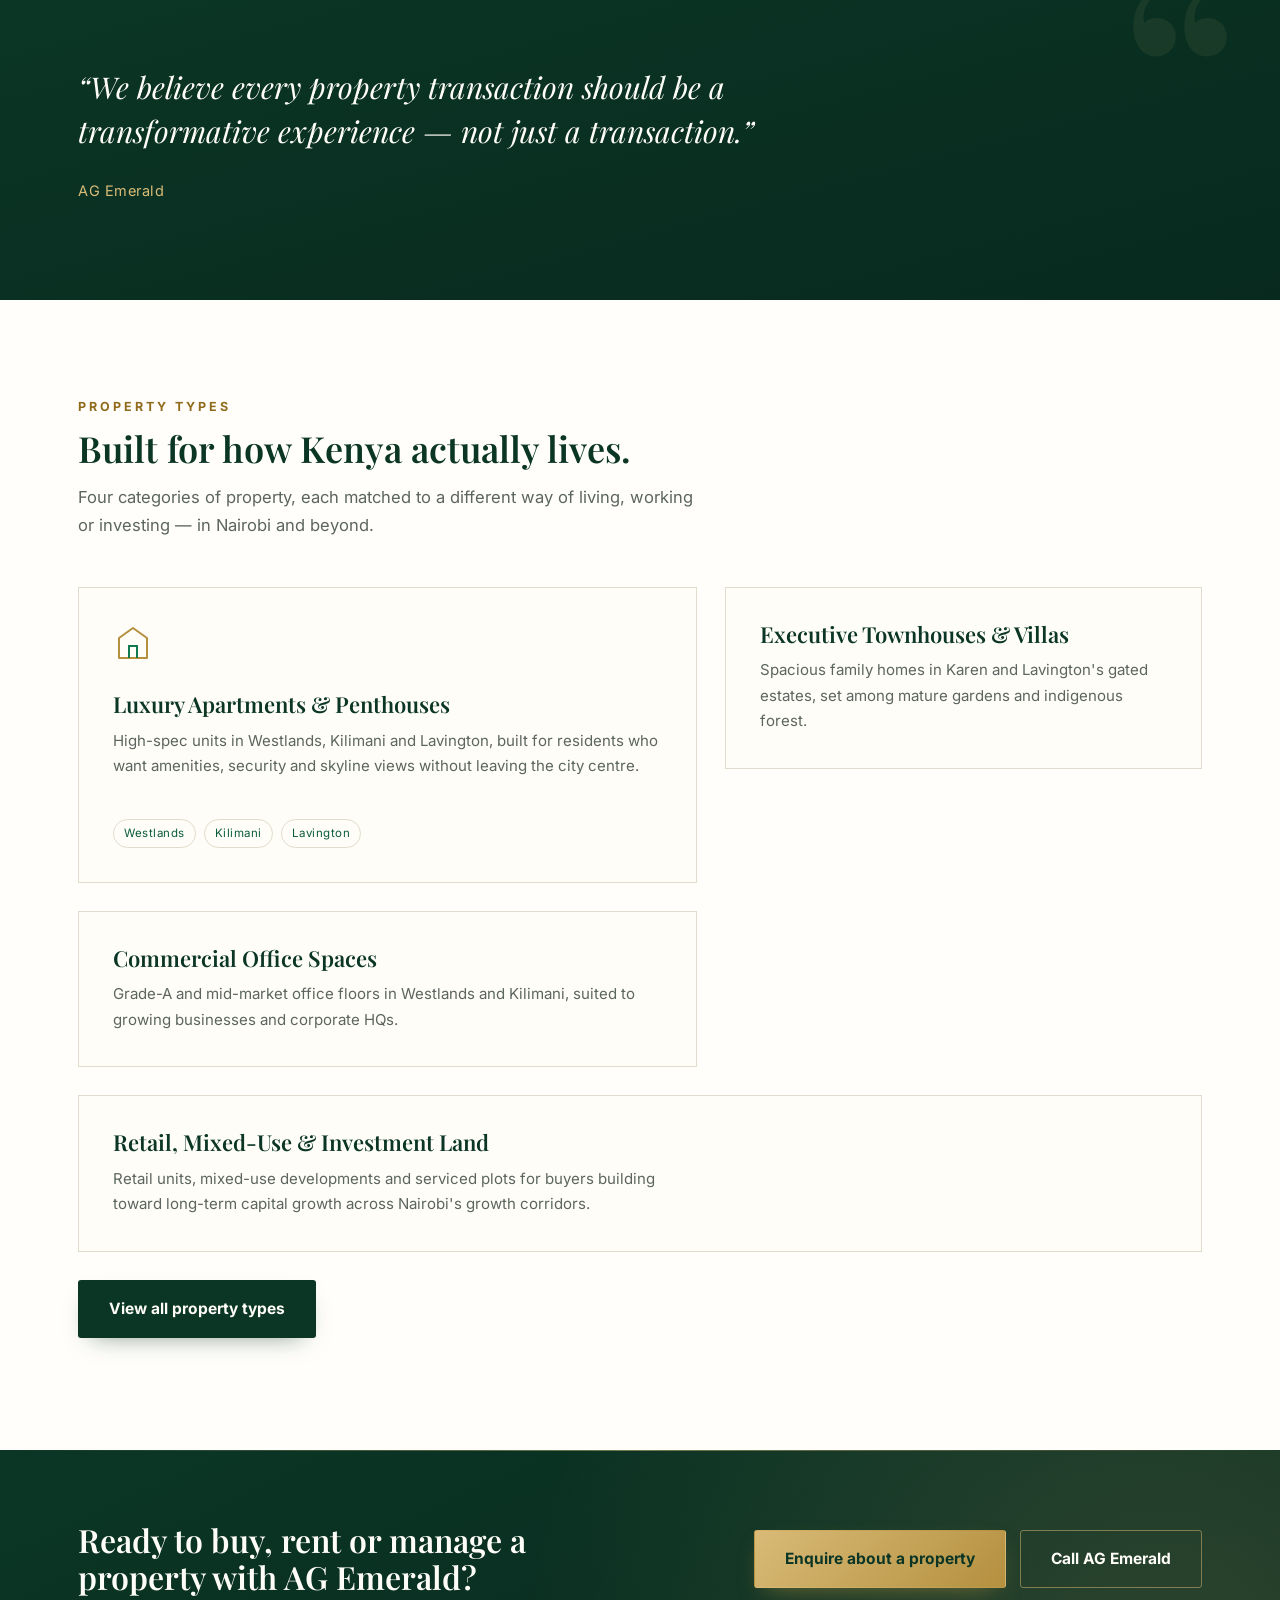
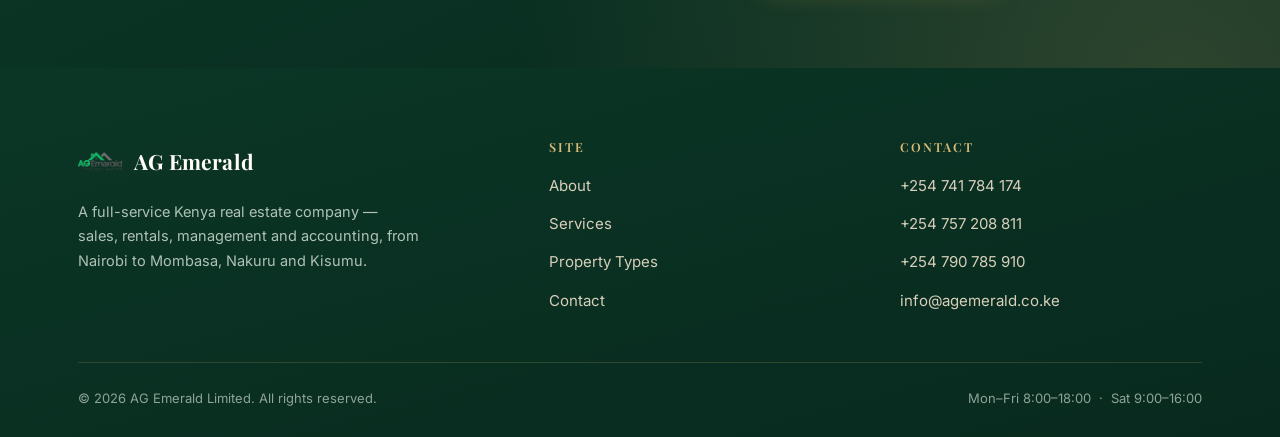
==== commit 2e176e31: "refactor" ====
--- a/index.html
+++ b/index.html
@@ -189,7 +189,7 @@
     <h2>Ready to buy, rent or manage a property with AG Emerald?</h2>
     <div class="cta-actions">
       <a href="contact.html" class="btn btn-gold">Enquire about a property</a>
-      <a href="tel:+254741784174" class="btn btn-dark">Call AG Emerald</a>
+      <a href="tel:+254741784174" class="btn btn-line">Call AG Emerald</a>
     </div>
   </div>
 </section>
--- a/styles.css
+++ b/styles.css
@@ -1,8 +1,9 @@
 /* ============================================================
    AG EMERALD — brand stylesheet
-   Deep emerald + rich gold, Playfair Display + Inter.
-   Cinematic, confident, editorial — one bold gesture per section,
-   a recurring skyline motif in place of stock property photos.
+   Deep emerald as the dominant register, warm ivory/sand neutrals
+   to breathe, gold reserved for accents — buttons, hairlines, icon
+   strokes, numerals — never as a large background field.
+   Playfair Display + Inter. Custom brand illustrations throughout.
    ============================================================ */
 
 @font-face{ font-family:'Playfair Display'; font-weight:500; font-style:normal; src:url('assets/fonts/playfair-display-latin-500-normal.woff2') format('woff2'); font-display:swap; }
@@ -21,16 +22,17 @@
   --deep-2:#082A1E;
   --emerald:#0E7A4D;
   --emerald-2:#0A5C3B;
-  --gold:#C7962F;
-  --gold-2:#F0C565;
+  --emerald-tint:#EEF4EF;
+  --gold:#B4903F;
+  --gold-2:#D9BB77;
   --gold-3:#8F6B1B;
-  --gold-soft:#F6E6BC;
+  --gold-soft:#D9BB77;
   --ink:#1B1D1C;
-  --muted:#6B5F45;
-  --paper:#FFFCF5;
-  --panel:#F8E9C4;
-  --panel-2:#F2DCA0;
-  --line:#E8D29C;
+  --muted:#5C6560;
+  --paper:#FFFEFB;
+  --panel:#F3F2EB;
+  --panel-2:#EAE6D6;
+  --line:#E1DCCB;
   --cream:#FFFDF8;
   --maxw:1180px;
 }
@@ -100,9 +102,9 @@
   margin-left:8px; background:linear-gradient(135deg, var(--gold-2), var(--gold)); color:var(--deep) !important;
   padding:11px 22px !important; border-radius:3px; font-weight:700 !important;
   transition:transform .2s ease, box-shadow .2s ease;
-  box-shadow:0 6px 18px -8px rgba(199,150,47,.6);
-}
-.nav-cta:hover{ transform:translateY(-2px); box-shadow:0 10px 24px -8px rgba(199,150,47,.75); }
+  box-shadow:0 6px 18px -8px rgba(180,144,63,.6);
+}
+.nav-cta:hover{ transform:translateY(-2px); box-shadow:0 10px 24px -8px rgba(180,144,63,.75); }
 .nav-toggle{ display:none; background:none; border:0; cursor:pointer; padding:8px; }
 .nav-toggle span{ display:block; width:24px; height:2px; background:var(--deep); margin:5px 0; transition:transform .25s ease, opacity .25s ease; }
 .nav-toggle.open span:nth-child(1){ transform:translateY(7px) rotate(45deg); }
@@ -126,9 +128,9 @@
 /* ---------- Buttons ---------- */
 .btn{ display:inline-flex; align-items:center; gap:8px; padding:15px 30px; border-radius:3px; font-weight:700; font-size:15.5px; border:1px solid transparent; cursor:pointer; transition:transform .2s cubic-bezier(.16,.84,.44,1), box-shadow .2s ease, background .2s ease, color .2s ease, border-color .2s ease; }
 .btn:active{ transform:scale(.97); }
-.btn-gold{ background:linear-gradient(135deg, var(--gold-2), var(--gold)); color:var(--deep); box-shadow:0 10px 26px -12px rgba(199,150,47,.65); }
-.btn-gold:hover{ color:var(--deep); transform:translateY(-3px); box-shadow:0 16px 32px -12px rgba(199,150,47,.8); }
-.btn-line{ background:transparent; color:var(--cream); border-color:rgba(240,197,101,.5); }
+.btn-gold{ background:linear-gradient(135deg, var(--gold-2), var(--gold)); color:var(--deep); box-shadow:0 10px 26px -12px rgba(180,144,63,.65); }
+.btn-gold:hover{ color:var(--deep); transform:translateY(-3px); box-shadow:0 16px 32px -12px rgba(180,144,63,.8); }
+.btn-line{ background:transparent; color:var(--cream); border-color:rgba(217,187,119,.5); }
 .btn-line:hover{ border-color:var(--gold-2); color:var(--gold-2); transform:translateY(-3px); }
 .btn-dark{ background:var(--deep); color:var(--cream); box-shadow:0 10px 26px -14px rgba(11,54,38,.6); }
 .btn-dark:hover{ background:var(--emerald-2); transform:translateY(-3px); }
@@ -136,7 +138,7 @@
 /* ---------- Hero (dark, cinematic) ---------- */
 .hero{
   position:relative; background:
-    radial-gradient(circle at 86% 4%, rgba(240,197,101,.22), transparent 44%),
+    radial-gradient(circle at 86% 4%, rgba(217,187,119,.22), transparent 44%),
     radial-gradient(circle at 10% 90%, rgba(14,122,77,.25), transparent 50%),
     linear-gradient(165deg, var(--deep) 0%, var(--deep-2) 55%, #061A13 100%);
   color:var(--cream); overflow:hidden;
@@ -144,7 +146,7 @@
 }
 .hero::before{
   content:""; position:absolute; top:-120px; right:-120px; width:420px; height:420px; border-radius:50%;
-  background:radial-gradient(circle, rgba(240,197,101,.35), transparent 70%);
+  background:radial-gradient(circle, rgba(217,187,119,.35), transparent 70%);
   animation:floatGlow 9s ease-in-out infinite, goldPulse 6s ease-in-out infinite;
   pointer-events:none;
 }
@@ -166,7 +168,7 @@
 
 /* ---------- Sections ---------- */
 section{ padding:96px 0; }
-.section-alt{ background:linear-gradient(180deg, var(--panel), var(--panel) 60%, var(--panel-2)); position:relative; }
+.section-alt{ background:var(--panel); position:relative; }
 @media (max-width:760px){ section{ padding:60px 0; } }
 
 .section-head{ margin-bottom:48px; max-width:640px; }
@@ -181,7 +183,7 @@
   padding:36px 0; border-bottom:1px solid var(--line); align-items:start;
   transition:padding-left .3s ease, background .3s ease;
 }
-.row:hover{ padding-left:10px; background:rgba(199,150,47,.06); }
+.row:hover{ padding-left:10px; background:rgba(180,144,63,.06); }
 .row .row-title{ display:flex; align-items:baseline; gap:16px; }
 .row .row-index{ font-family:'Playfair Display',serif; font-size:16px; color:var(--gold); }
 .row h3{ font-size:24px; }
@@ -218,7 +220,7 @@
 .quote-band{ background:linear-gradient(165deg, var(--deep), var(--deep-2)); color:var(--cream); position:relative; overflow:hidden; }
 .quote-band::after{
   content:"\201C"; position:absolute; top:-40px; right:40px; font-family:'Playfair Display',serif;
-  font-size:280px; color:rgba(240,197,101,.08); line-height:1; pointer-events:none;
+  font-size:280px; color:rgba(217,187,119,.08); line-height:1; pointer-events:none;
 }
 .quote-band blockquote{
   font-family:'Playfair Display',serif; font-style:italic; font-weight:400;
@@ -230,7 +232,7 @@
 /* ---------- Property type cards (editorial, asymmetric) ---------- */
 .ptype-grid{ display:grid; grid-template-columns:1.3fr 1fr; gap:28px; align-items:start; }
 .ptype{ background:var(--cream); border:1px solid var(--line); padding:34px; transition:transform .3s cubic-bezier(.16,.84,.44,1), box-shadow .3s ease, border-color .3s ease; }
-.ptype:hover{ transform:translateY(-6px); box-shadow:0 20px 40px -20px rgba(199,150,47,.45); border-color:var(--gold-2); }
+.ptype:hover{ transform:translateY(-6px); box-shadow:0 20px 40px -20px rgba(180,144,63,.45); border-color:var(--gold-2); }
 .ptype.lead{ display:flex; flex-direction:column; gap:22px; }
 .ptype .icon{ margin-bottom:22px; transition:transform .3s ease; }
 .ptype:hover .icon{ transform:scale(1.12) rotate(-4deg); }
@@ -245,13 +247,19 @@
   .ptype.lead{ grid-row:auto; }
 }
 
-/* ---------- CTA band ---------- */
+/* ---------- CTA band (deep emerald, gold accent) ---------- */
 .cta-band{
-  background:linear-gradient(120deg, var(--gold-soft), var(--panel-2) 60%, var(--gold-soft));
-  padding:68px 0; position:relative; overflow:hidden;
+  background:
+    radial-gradient(circle at 92% 115%, rgba(217,187,119,.18), transparent 55%),
+    linear-gradient(155deg, var(--deep), var(--deep-2));
+  padding:72px 0; position:relative; overflow:hidden;
+}
+.cta-band::before{
+  content:""; position:absolute; inset:0 0 auto 0; height:1px;
+  background:linear-gradient(90deg, transparent, rgba(217,187,119,.5), transparent);
 }
 .cta-inner{ display:flex; justify-content:space-between; align-items:center; gap:24px; flex-wrap:wrap; position:relative; z-index:1; }
-.cta-inner h2{ font-size:32px; max-width:440px; }
+.cta-inner h2{ font-size:32px; max-width:460px; color:var(--cream); }
 .cta-actions{ display:flex; gap:14px; flex-wrap:wrap; }
 
 /* ---------- Contact table ---------- */
@@ -269,6 +277,18 @@
 .photo-frame img{ width:100%; height:100%; object-fit:cover; display:block; transition:transform .6s cubic-bezier(.16,.84,.44,1); }
 .photo-frame:hover img{ transform:scale(1.05); }
 
+/* ---------- Brand illustrations (ported from the company profile) ---------- */
+.illus-frame{
+  background:var(--cream); border:1px solid var(--line); padding:28px 20px 18px;
+  transition:border-color .3s ease, box-shadow .3s ease;
+}
+.illus-frame:hover{ border-color:var(--gold-2); box-shadow:0 20px 40px -24px rgba(11,54,38,.25); }
+.illus-frame svg{ display:block; width:100%; height:auto; }
+.illus-frame .ic-lbl{ font-family:'Inter',sans-serif; font-size:12px; fill:var(--muted); }
+.illus-caption{ font-size:13px; color:var(--muted); text-align:center; margin:14px 0 0; }
+.illus-dark{ background:linear-gradient(165deg, var(--deep), var(--deep-2)); border-color:transparent; }
+.illus-dark .ic-lbl{ fill:#D7CFBA; }
+
 /* ---------- Footer ---------- */
 footer{ background:linear-gradient(165deg, var(--deep), var(--deep-2)); color:#D7CFBA; padding:72px 0 28px; }
 footer .foot-grid{ display:grid; grid-template-columns:1.4fr 1fr 1fr; gap:48px; margin-bottom:48px; }
@@ -278,11 +298,11 @@
 footer ul{ list-style:none; margin:0; padding:0; display:flex; flex-direction:column; gap:11px; }
 footer a{ color:#D7CFBA; font-size:15px; }
 footer a:hover{ color:var(--gold-2); }
-.foot-bottom{ border-top:1px solid rgba(240,197,101,.18); padding-top:24px; display:flex; justify-content:space-between; flex-wrap:wrap; gap:8px; font-size:13px; color:#8FA398; }
+.foot-bottom{ border-top:1px solid rgba(217,187,119,.18); padding-top:24px; display:flex; justify-content:space-between; flex-wrap:wrap; gap:8px; font-size:13px; color:#8FA398; }
 @media (max-width:760px){ footer .foot-grid{ grid-template-columns:1fr; gap:32px; } }
 
 /* ---------- Page hero (interior pages) ---------- */
-.page-head{ background:linear-gradient(135deg, var(--panel), var(--panel-2)); padding:68px 0 58px; border-bottom:1px solid var(--line); position:relative; overflow:hidden; }
+.page-head{ background:var(--panel); padding:68px 0 58px; border-bottom:1px solid var(--line); position:relative; overflow:hidden; }
 .page-head .eyebrow{ font-size:12.5px; letter-spacing:3px; text-transform:uppercase; color:var(--gold-3); font-weight:700; display:block; margin-bottom:12px; }
 .page-head h1{ font-size:44px; max-width:680px; }
 .page-head p{ color:var(--muted); font-size:17px; margin-top:16px; max-width:58ch; }
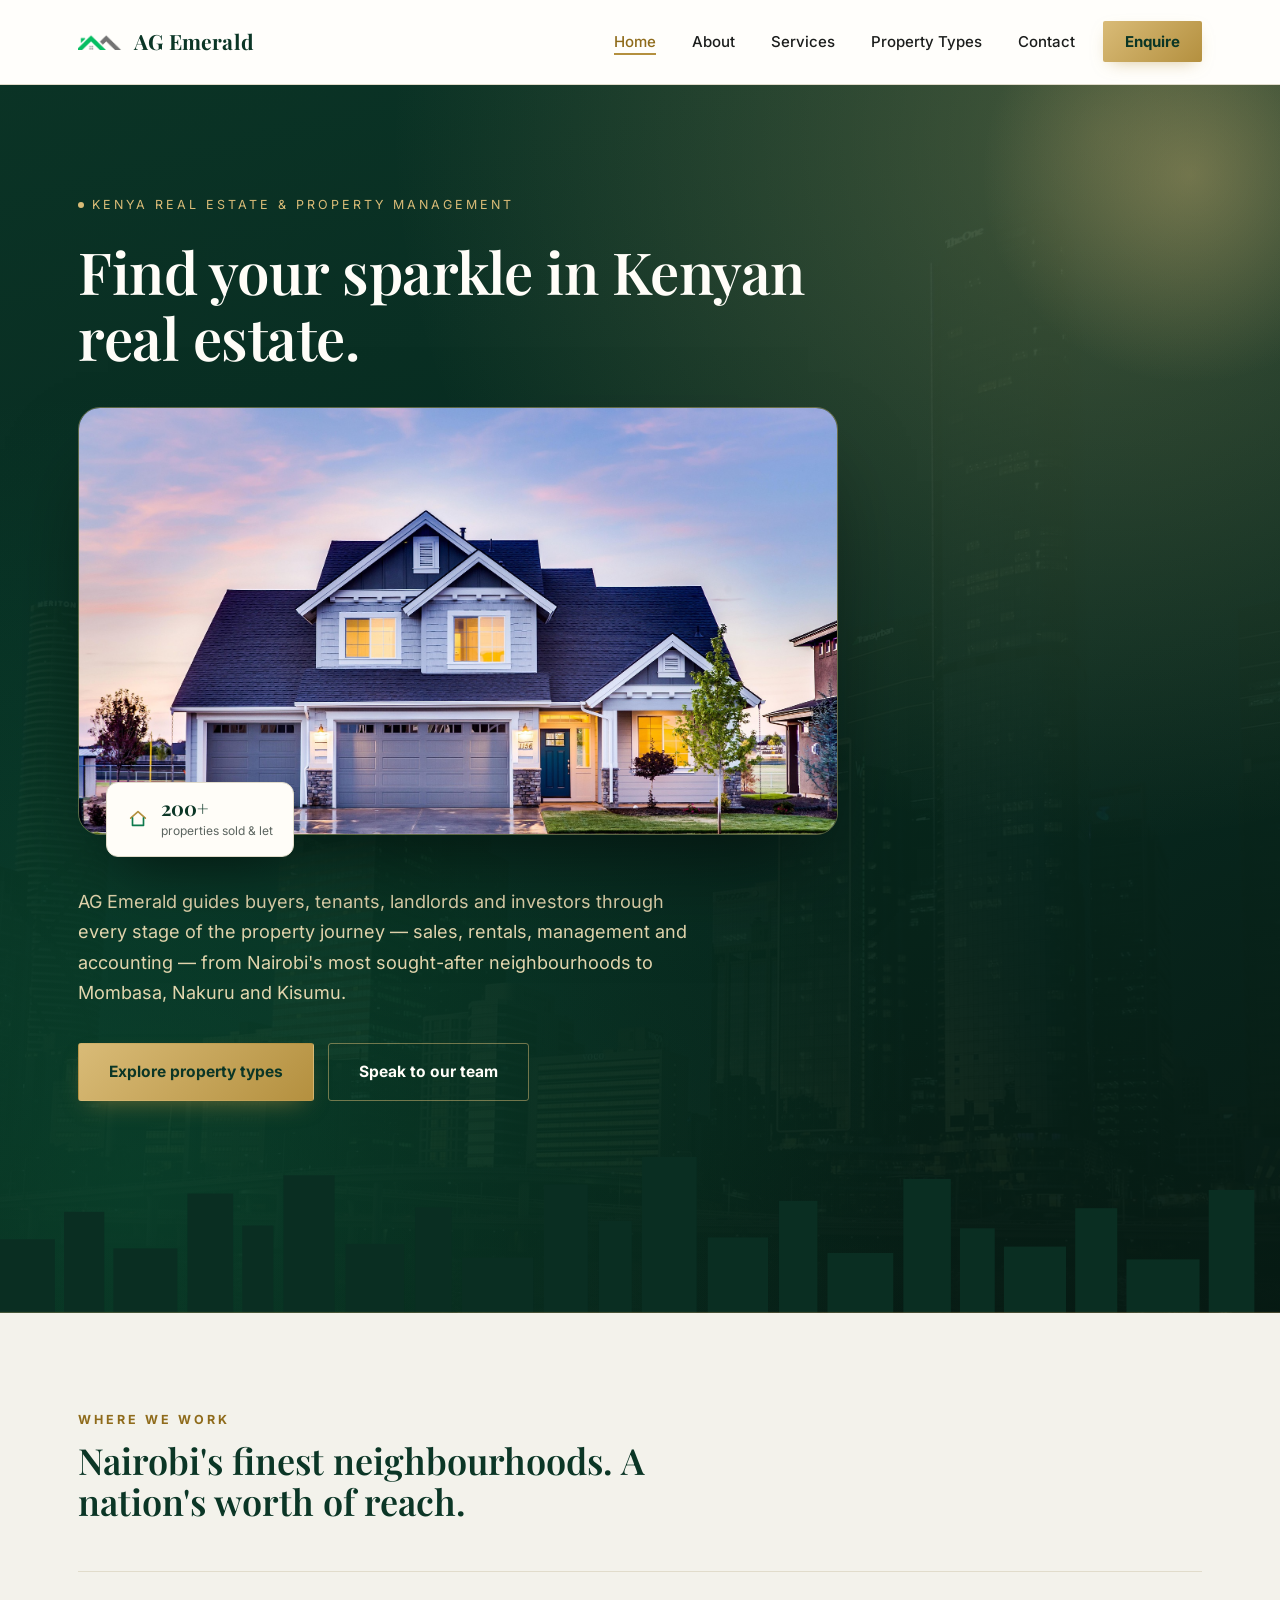
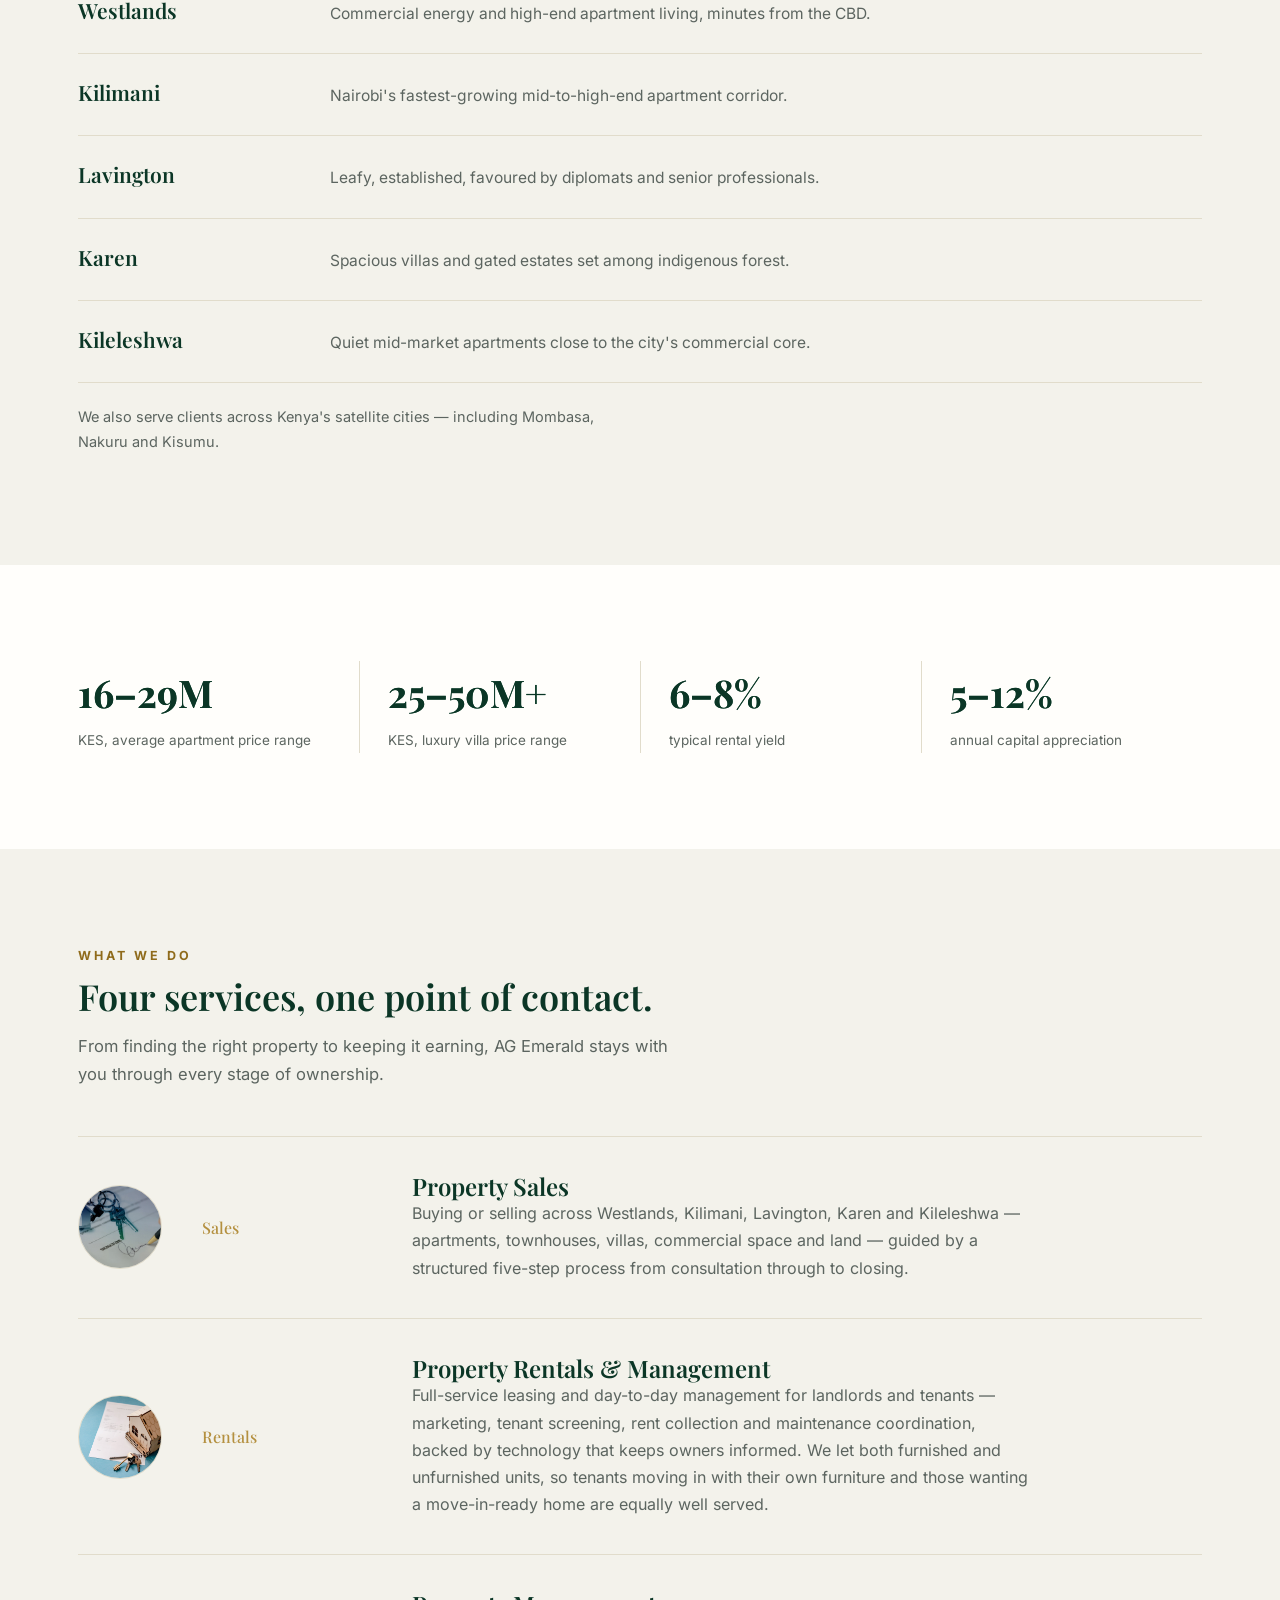
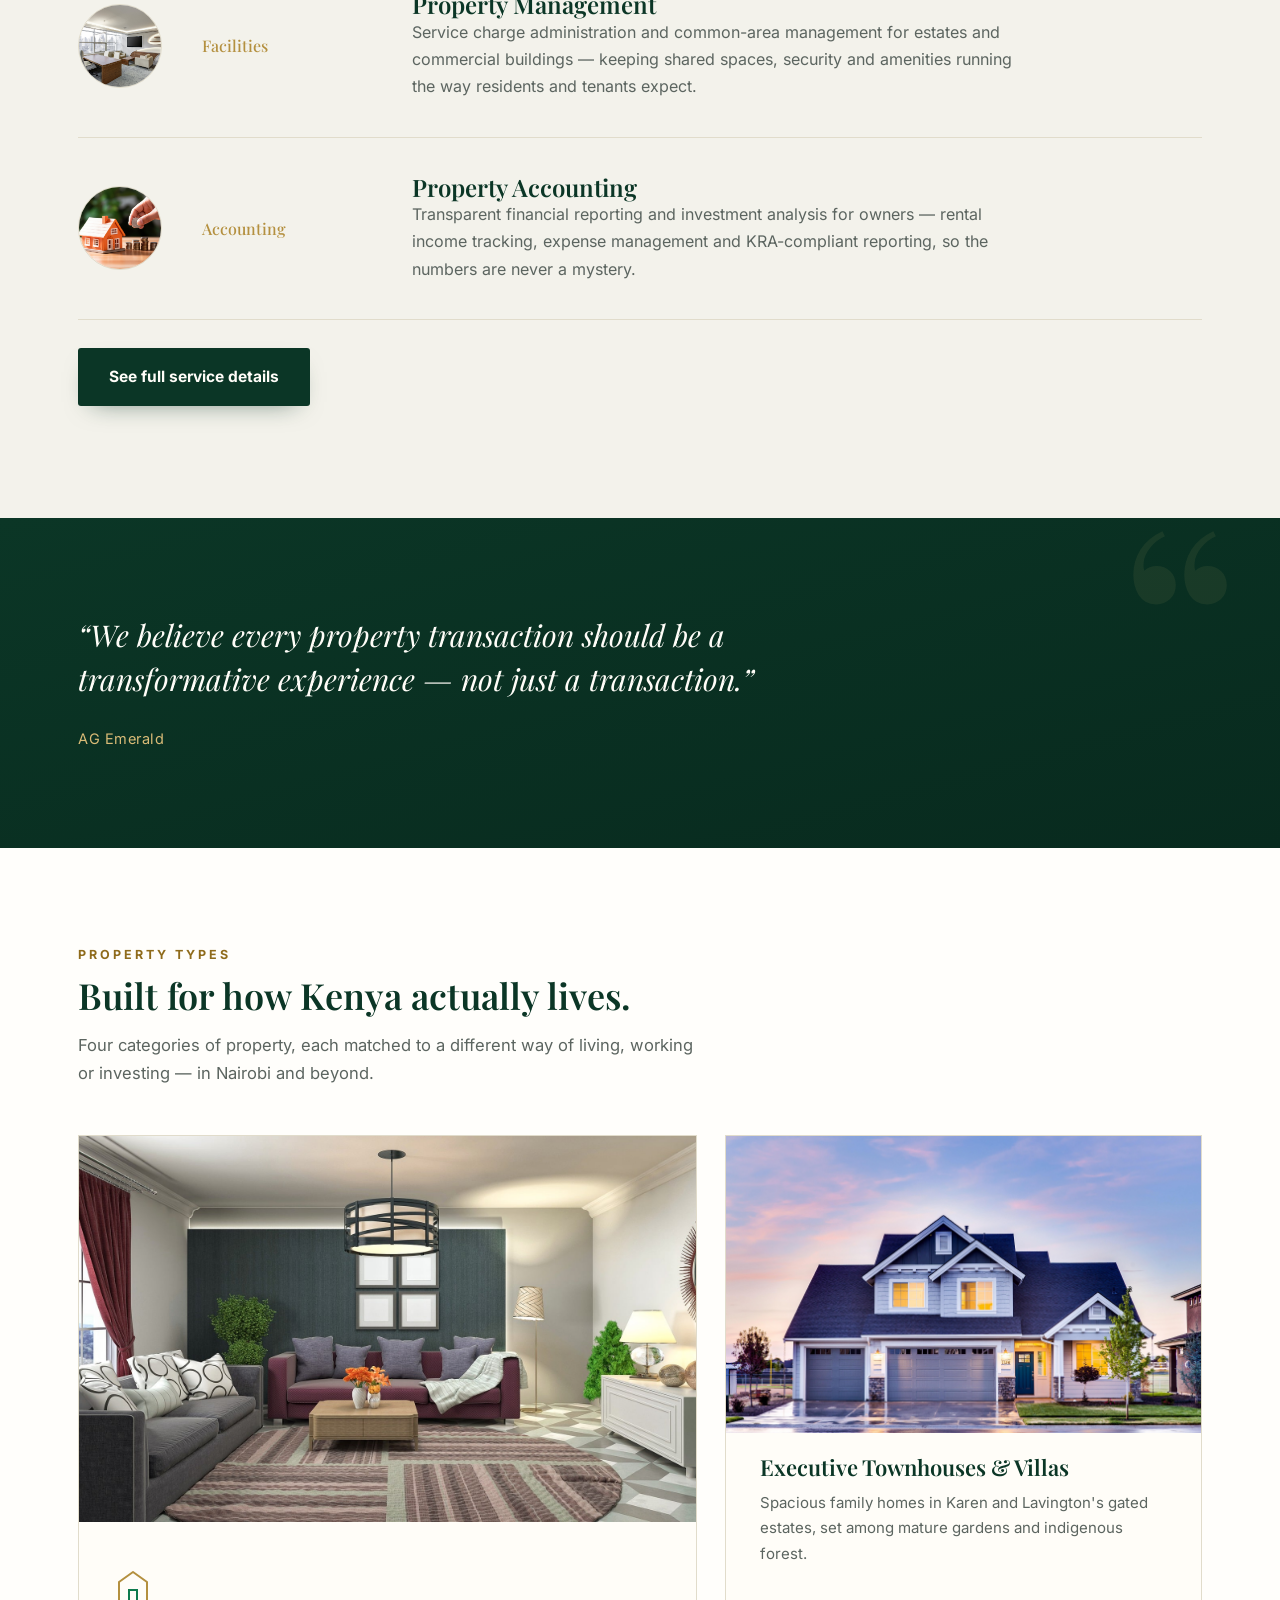
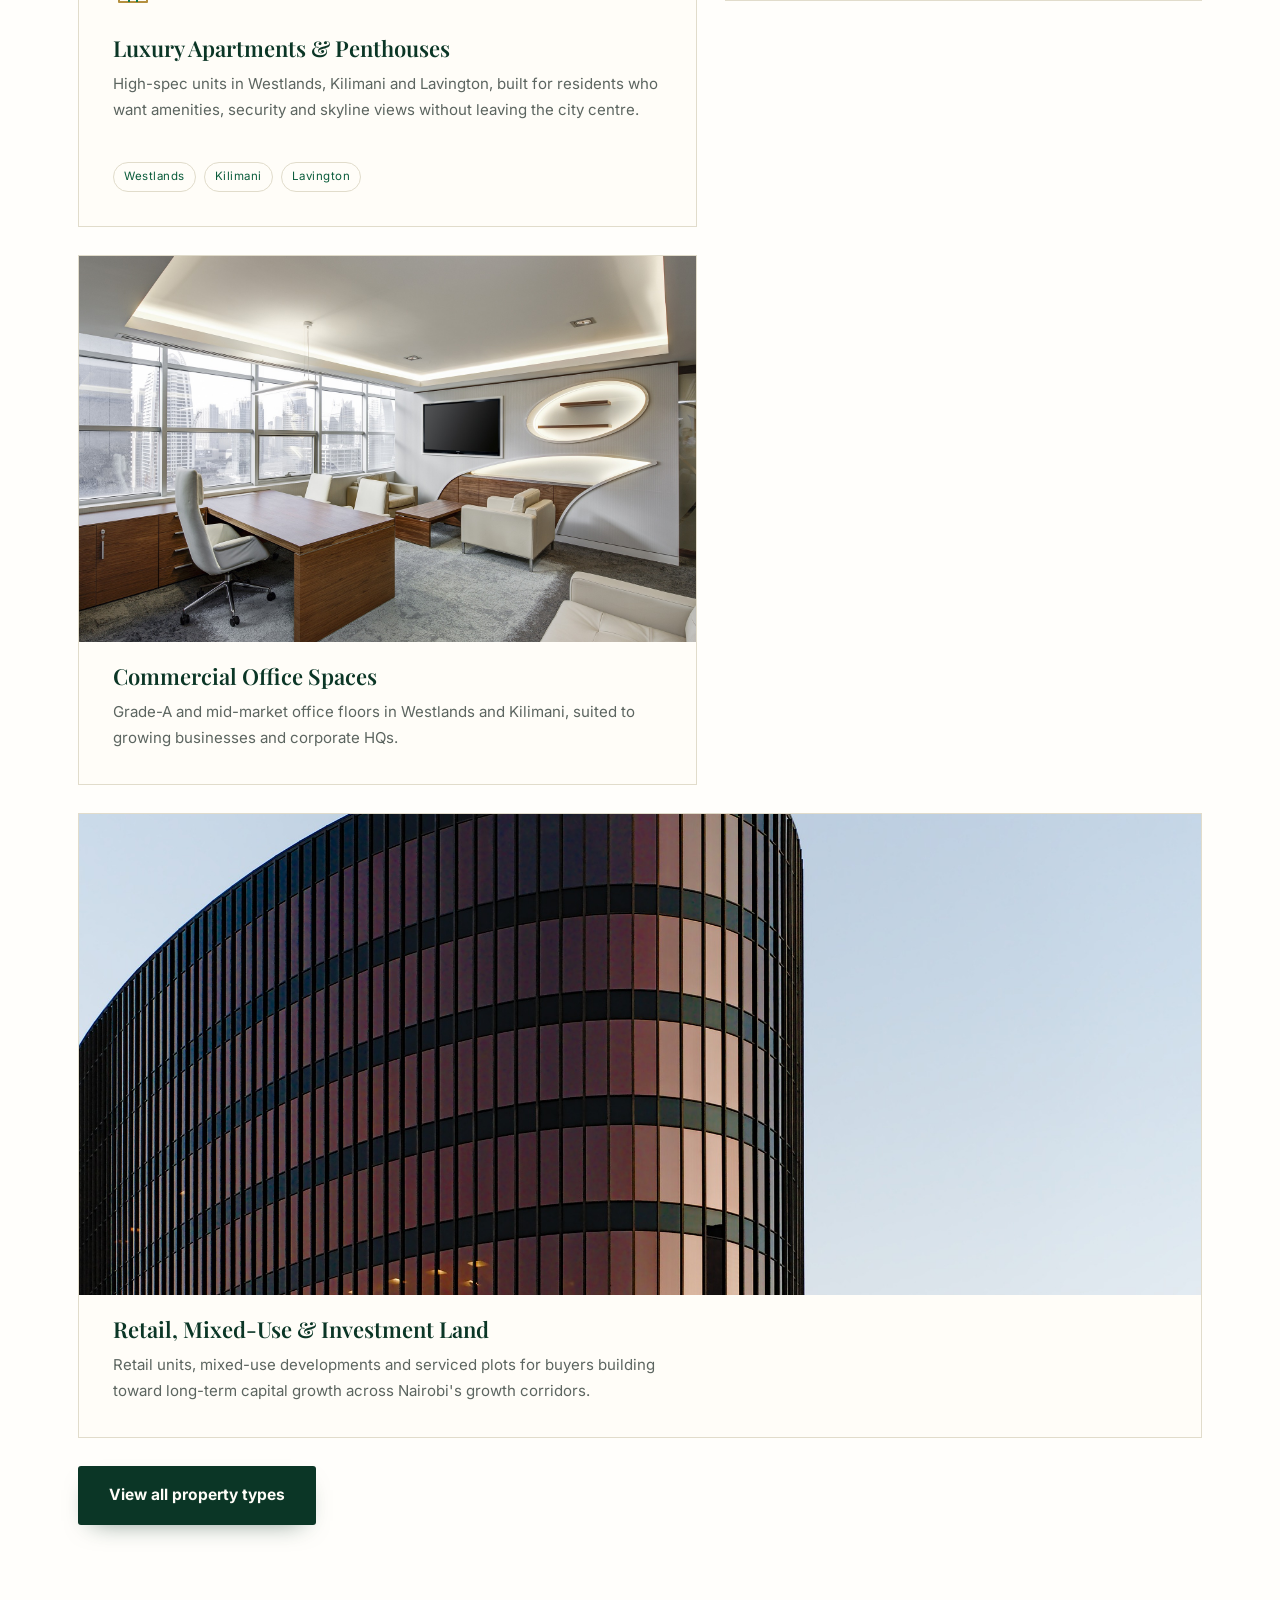
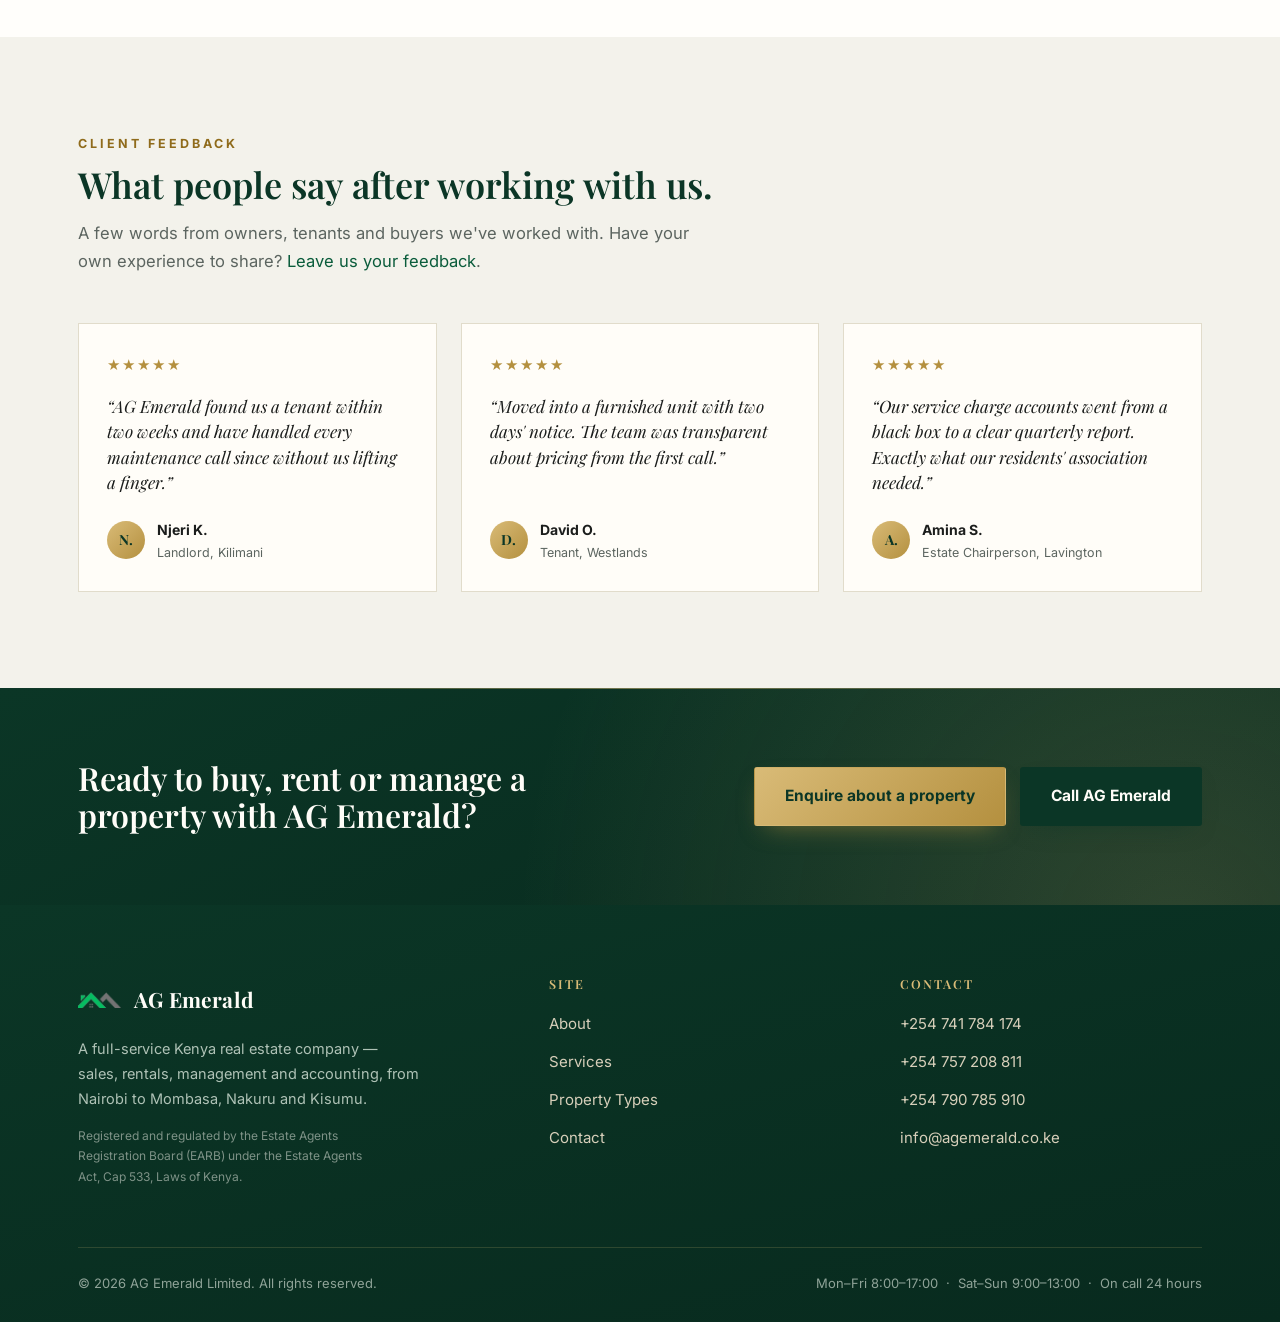
==== commit 4b90931b: "add images" ====
--- a/index.html
+++ b/index.html
@@ -35,6 +35,13 @@
     <div class="hero-inner reveal-hero">
       <span class="hero-eyebrow"><span class="dot"></span>Kenya Real Estate &amp; Property Management</span>
       <h1>Find your sparkle in Kenyan real estate.</h1>
+      <div class="hero-photo reveal-hero">
+        <div class="photo-frame"><img src="assets/img/prop-residential.jpg" alt="Executive home for sale in Nairobi"></div>
+        <div class="hero-photo-badge">
+          <svg width="22" height="22" viewBox="0 0 24 24" fill="none"><path d="M4 11l8-7 8 7" stroke="#B4903F" stroke-width="1.8" stroke-linecap="round" stroke-linejoin="round"/><path d="M6 10v9h12v-9" stroke="#0E7A4D" stroke-width="1.8" stroke-linejoin="round"/></svg>
+          <div><strong>200+</strong><span>properties sold &amp; let</span></div>
+        </div>
+      </div>
       <p class="lede">AG Emerald guides buyers, tenants, landlords and investors through every stage of the property journey — sales, rentals, management and accounting — from Nairobi's most sought-after neighbourhoods to Mombasa, Nakuru and Kisumu.</p>
       <div class="hero-actions">
         <a href="properties.html" class="btn btn-gold">Explore property types</a>
@@ -108,8 +115,9 @@
       <h2>Four services, one point of contact.</h2>
       <p>From finding the right property to keeping it earning, AG Emerald stays with you through every stage of ownership.</p>
     </div>
-    <div class="row-list reveal-stagger">
-      <div class="row">
+    <div class="row-list row-list-media reveal-stagger">
+      <div class="row">
+        <div class="row-thumb"><img src="assets/img/service-sales.jpg" alt="Signing a property sale agreement"></div>
         <div class="row-title"><span class="row-index">Sales</span></div>
         <div class="row-body">
           <h3>Property Sales</h3>
@@ -117,13 +125,15 @@
         </div>
       </div>
       <div class="row">
+        <div class="row-thumb"><img src="assets/img/service-rentals.jpg" alt="Handing over keys and lease documents"></div>
         <div class="row-title"><span class="row-index">Rentals</span></div>
         <div class="row-body">
           <h3>Property Rentals &amp; Management</h3>
-          <p>Full-service leasing and day-to-day management for landlords and tenants — marketing, tenant screening, rent collection and maintenance coordination, backed by technology that keeps owners informed.</p>
-        </div>
-      </div>
-      <div class="row">
+          <p>Full-service leasing and day-to-day management for landlords and tenants — marketing, tenant screening, rent collection and maintenance coordination, backed by technology that keeps owners informed. We let both furnished and unfurnished units, so tenants moving in with their own furniture and those wanting a move-in-ready home are equally well served.</p>
+        </div>
+      </div>
+      <div class="row">
+        <div class="row-thumb"><img src="assets/img/office-interior.jpg" alt="Common-area and facilities management"></div>
         <div class="row-title"><span class="row-index">Facilities</span></div>
         <div class="row-body">
           <h3>Property Management</h3>
@@ -131,6 +141,7 @@
         </div>
       </div>
       <div class="row">
+        <div class="row-thumb"><img src="assets/img/service-accounting.jpg" alt="Property accounting and financial reporting"></div>
         <div class="row-title"><span class="row-index">Accounting</span></div>
         <div class="row-body">
           <h3>Property Accounting</h3>
@@ -158,6 +169,7 @@
     </div>
     <div class="ptype-grid reveal-stagger">
       <div class="ptype lead">
+        <div class="ptype-thumb"><img src="assets/img/interior-living.jpg" alt="Elegantly furnished luxury apartment living room"></div>
         <div>
           <div class="icon">
             <svg width="40" height="40" viewBox="0 0 40 40" fill="none"><path d="M6 36V16L20 6l14 10v20H6Z" stroke="#B4903F" stroke-width="2" stroke-linejoin="round"/><path d="M16 36V24h8v12" stroke="#0E7A4D" stroke-width="2"/></svg>
@@ -168,19 +180,58 @@
         <div class="tag-row"><span class="tag">Westlands</span><span class="tag">Kilimani</span><span class="tag">Lavington</span></div>
       </div>
       <div class="ptype">
+        <div class="ptype-thumb"><img src="assets/img/prop-residential.jpg" alt="Executive villa at dusk"></div>
         <h4>Executive Townhouses &amp; Villas</h4>
         <p>Spacious family homes in Karen and Lavington's gated estates, set among mature gardens and indigenous forest.</p>
       </div>
       <div class="ptype">
+        <div class="ptype-thumb"><img src="assets/img/office-interior.jpg" alt="Grade-A office interior with city views"></div>
         <h4>Commercial Office Spaces</h4>
         <p>Grade-A and mid-market office floors in Westlands and Kilimani, suited to growing businesses and corporate HQs.</p>
       </div>
       <div class="ptype ptype-span2">
+        <div class="ptype-thumb"><img src="assets/img/facade-detail.jpg" alt="Modern mixed-use development facade"></div>
         <h4>Retail, Mixed-Use &amp; Investment Land</h4>
         <p>Retail units, mixed-use developments and serviced plots for buyers building toward long-term capital growth across Nairobi's growth corridors.</p>
       </div>
     </div>
     <p style="margin-top:28px;"><a href="properties.html" class="btn btn-dark">View all property types</a></p>
+  </div>
+</section>
+
+<section class="section-alt">
+  <div class="wrap">
+    <div class="section-head reveal">
+      <span class="eyebrow">Client Feedback</span>
+      <h2>What people say after working with us.</h2>
+      <p>A few words from owners, tenants and buyers we've worked with. Have your own experience to share? <a href="contact.html#feedback">Leave us your feedback</a>.</p>
+    </div>
+    <div class="testi-grid reveal-stagger">
+      <div class="testi-card">
+        <div class="testi-stars">&#9733;&#9733;&#9733;&#9733;&#9733;</div>
+        <blockquote>&ldquo;AG Emerald found us a tenant within two weeks and have handled every maintenance call since without us lifting a finger.&rdquo;</blockquote>
+        <div class="testi-attr">
+          <div class="testi-avatar">N.</div>
+          <div><div class="testi-name">Njeri K.</div><div class="testi-role">Landlord, Kilimani</div></div>
+        </div>
+      </div>
+      <div class="testi-card">
+        <div class="testi-stars">&#9733;&#9733;&#9733;&#9733;&#9733;</div>
+        <blockquote>&ldquo;Moved into a furnished unit with two days' notice. The team was transparent about pricing from the first call.&rdquo;</blockquote>
+        <div class="testi-attr">
+          <div class="testi-avatar">D.</div>
+          <div><div class="testi-name">David O.</div><div class="testi-role">Tenant, Westlands</div></div>
+        </div>
+      </div>
+      <div class="testi-card">
+        <div class="testi-stars">&#9733;&#9733;&#9733;&#9733;&#9733;</div>
+        <blockquote>&ldquo;Our service charge accounts went from a black box to a clear quarterly report. Exactly what our residents' association needed.&rdquo;</blockquote>
+        <div class="testi-attr">
+          <div class="testi-avatar">A.</div>
+          <div><div class="testi-name">Amina S.</div><div class="testi-role">Estate Chairperson, Lavington</div></div>
+        </div>
+      </div>
+    </div>
   </div>
 </section>
 
@@ -189,7 +240,7 @@
     <h2>Ready to buy, rent or manage a property with AG Emerald?</h2>
     <div class="cta-actions">
       <a href="contact.html" class="btn btn-gold">Enquire about a property</a>
-      <a href="tel:+254741784174" class="btn btn-line">Call AG Emerald</a>
+      <a href="tel:+254741784174" class="btn btn-dark">Call AG Emerald</a>
     </div>
   </div>
 </section>
@@ -200,6 +251,7 @@
       <div>
         <a href="index.html" class="brand"><img src="assets/img/logo.png" alt="AG Emerald"><span class="brand-text">AG Emerald</span></a>
         <p>A full-service Kenya real estate company — sales, rentals, management and accounting, from Nairobi to Mombasa, Nakuru and Kisumu.</p>
+        <p class="foot-reg">Registered and regulated by the Estate Agents Registration Board (EARB) under the Estate Agents Act, Cap 533, Laws of Kenya.</p>
       </div>
       <div>
         <h4>Site</h4>
@@ -222,7 +274,7 @@
     </div>
     <div class="foot-bottom">
       <span>&copy; 2026 AG Emerald Limited. All rights reserved.</span>
-      <span>Mon&ndash;Fri 8:00&ndash;18:00 &nbsp;&middot;&nbsp; Sat 9:00&ndash;16:00</span>
+      <span>Mon&ndash;Fri 8:00&ndash;17:00 &nbsp;&middot;&nbsp; Sat&ndash;Sun 9:00&ndash;13:00 &nbsp;&middot;&nbsp; On call 24 hours</span>
     </div>
   </div>
 </footer>
--- a/styles.css
+++ b/styles.css
@@ -138,9 +138,13 @@
 /* ---------- Hero (dark, cinematic) ---------- */
 .hero{
   position:relative; background:
-    radial-gradient(circle at 86% 4%, rgba(217,187,119,.22), transparent 44%),
-    radial-gradient(circle at 10% 90%, rgba(14,122,77,.25), transparent 50%),
-    linear-gradient(165deg, var(--deep) 0%, var(--deep-2) 55%, #061A13 100%);
+    radial-gradient(circle at 86% 4%, rgba(217,187,119,.28), transparent 44%),
+    radial-gradient(circle at 10% 90%, rgba(14,122,77,.3), transparent 50%),
+    linear-gradient(165deg, rgba(11,54,38,.93) 0%, rgba(8,42,30,.94) 55%, rgba(6,26,19,.97) 100%),
+    url('assets/img/hero-bg.jpg');
+  background-size:auto, auto, auto, cover;
+  background-position:center, center, center, center 38%;
+  background-repeat:no-repeat;
   color:var(--cream); overflow:hidden;
   padding:64px 0 0;
 }
@@ -155,15 +159,44 @@
   color:var(--gold-2); display:inline-flex; align-items:center; gap:8px; margin-bottom:22px;
 }
 .hero-eyebrow .dot{ width:6px; height:6px; border-radius:50%; background:var(--gold-2); animation:goldPulse 2.4s ease-in-out infinite; }
-.hero-inner{ padding:40px 0 0; max-width:640px; position:relative; z-index:1; }
-.hero h1{ font-size:58px; color:var(--cream); margin-bottom:22px; letter-spacing:-.5px; }
-.hero .lede{ font-size:18px; color:#E3D6AE; max-width:52ch; margin-bottom:34px; }
+.hero-inner{ padding:40px 0 0; max-width:760px; position:relative; z-index:1; }
+.hero h1{ font-size:58px; color:var(--cream); margin-bottom:36px; letter-spacing:-.5px; }
+.hero .lede{ font-size:18px; color:#E3D6AE; max-width:58ch; margin-bottom:34px; }
 .hero-actions{ display:flex; gap:14px; flex-wrap:wrap; margin-bottom:56px; }
+
+.hero-photo{ position:relative; margin-bottom:52px; animation:heroPhotoIn 1.1s .15s cubic-bezier(.16,.84,.44,1) both; }
+.hero-photo .photo-frame{
+  aspect-ratio:16/9; border-radius:22px; overflow:hidden;
+  border-color:rgba(217,187,119,.4); box-shadow:0 44px 90px -30px rgba(0,0,0,.6);
+}
+.hero-photo .photo-frame img{ animation:heroKenBurns 16s ease-in-out infinite alternate; }
+.hero-photo:hover .photo-frame img{ animation-play-state:paused; transform:scale(1.1); transition:transform .8s cubic-bezier(.16,.84,.44,1); }
+.hero-photo-badge{
+  position:absolute; left:28px; bottom:-22px; display:flex; align-items:center; gap:12px;
+  background:var(--cream); border:1px solid var(--line); padding:14px 20px; border-radius:12px;
+  box-shadow:0 24px 48px -24px rgba(0,0,0,.4); max-width:220px;
+  animation:heroBadgeFloat 3.6s ease-in-out infinite;
+}
+.hero-photo-badge strong{ display:block; font-family:'Playfair Display',serif; font-size:20px; color:var(--deep); line-height:1.1; }
+.hero-photo-badge span{ display:block; font-size:12px; color:var(--muted); margin-top:2px; }
+
+@keyframes heroPhotoIn{ from{ opacity:0; transform:translateY(28px) scale(.98); } to{ opacity:1; transform:translateY(0) scale(1); } }
+@keyframes heroKenBurns{ from{ transform:scale(1.02); } to{ transform:scale(1.12); } }
+@keyframes heroBadgeFloat{ 0%,100%{ transform:translateY(0); } 50%{ transform:translateY(-9px); } }
+
 .skyline{ display:block; width:100%; height:auto; position:relative; }
 .skyline rect{ transition:fill .4s ease; }
 @media (max-width:760px){
-  .hero h1{ font-size:38px; }
+  .hero h1{ font-size:38px; margin-bottom:26px; }
   .hero .lede{ font-size:16.5px; }
+  .hero-photo{ margin-bottom:44px; }
+  .hero-photo .photo-frame{ aspect-ratio:4/5; border-radius:16px; }
+  .hero-photo-badge{ left:16px; bottom:-18px; padding:12px 16px; }
+}
+@media (prefers-reduced-motion:reduce){
+  .hero-photo{ animation:none; }
+  .hero-photo .photo-frame img{ animation:none; }
+  .hero-photo-badge{ animation:none; }
 }
 
 /* ---------- Sections ---------- */
@@ -189,6 +222,14 @@
 .row h3{ font-size:24px; }
 .row .row-body{ color:var(--muted); font-size:16px; }
 .row .row-body p:last-child{ margin-bottom:0; }
+
+.row-list-media .row{ grid-template-columns:84px 170px 1fr; align-items:center; }
+.row-thumb{ width:84px; height:84px; border-radius:50%; overflow:hidden; border:1px solid var(--line); flex:none; }
+.row-thumb img{ width:100%; height:100%; object-fit:cover; display:block; }
+@media (max-width:760px){
+  .row-list-media .row{ grid-template-columns:1fr; }
+  .row-thumb{ margin-bottom:6px; }
+}
 @media (max-width:760px){
   .row{ grid-template-columns:1fr; gap:12px; }
 }
@@ -231,15 +272,20 @@
 
 /* ---------- Property type cards (editorial, asymmetric) ---------- */
 .ptype-grid{ display:grid; grid-template-columns:1.3fr 1fr; gap:28px; align-items:start; }
-.ptype{ background:var(--cream); border:1px solid var(--line); padding:34px; transition:transform .3s cubic-bezier(.16,.84,.44,1), box-shadow .3s ease, border-color .3s ease; }
+.ptype{ background:var(--cream); border:1px solid var(--line); padding:34px; overflow:hidden; transition:transform .3s cubic-bezier(.16,.84,.44,1), box-shadow .3s ease, border-color .3s ease; }
 .ptype:hover{ transform:translateY(-6px); box-shadow:0 20px 40px -20px rgba(180,144,63,.45); border-color:var(--gold-2); }
 .ptype.lead{ display:flex; flex-direction:column; gap:22px; }
-.ptype .icon{ margin-bottom:22px; transition:transform .3s ease; }
+.ptype .icon{ margin-bottom:22px; transition:transform .3s ease; transform-origin:left center; }
 .ptype:hover .icon{ transform:scale(1.12) rotate(-4deg); }
 .ptype h4{ font-size:22px; margin-bottom:10px; }
 .ptype p{ color:var(--muted); font-size:15px; margin-bottom:0; }
 .ptype .tag-row{ margin-top:18px; display:flex; gap:8px; flex-wrap:wrap; }
 .ptype .tag{ font-size:11.5px; letter-spacing:.5px; color:var(--emerald-2); border:1px solid var(--line); padding:4px 10px; border-radius:20px; }
+.ptype-thumb{ margin:-34px -34px 22px; overflow:hidden; aspect-ratio:16/10; }
+.ptype-thumb img{ width:100%; height:100%; object-fit:cover; display:block; transition:transform .5s cubic-bezier(.16,.84,.44,1); }
+.ptype:hover .ptype-thumb img{ transform:scale(1.06); }
+.ptype-span2 .ptype-thumb{ aspect-ratio:21/9; }
+
 .ptype-grid-2{ display:grid; grid-template-columns:1fr 1fr; gap:28px; }
 @media (min-width:761px){ .ptype-span2{ grid-column:span 2; } }
 @media (max-width:760px){
@@ -272,10 +318,23 @@
 .contact-row .v a:hover{ color:var(--gold); }
 @media (max-width:600px){ .contact-row{ grid-template-columns:1fr; gap:4px; } }
 
+/* ---------- Trust strip (EARB / regulatory) ---------- */
+.trust-strip{ display:flex; align-items:center; gap:14px; flex-wrap:wrap; margin-top:20px; padding:16px 20px; background:var(--cream); border:1px solid var(--line); border-left:3px solid var(--gold); }
+.trust-strip .ic{ flex:none; color:var(--gold-3); }
+.trust-strip p{ margin:0; font-size:14px; color:var(--muted); max-width:none; }
+.trust-strip strong{ color:var(--ink); }
+
 /* ---------- People photo frame (stock, used sparingly) ---------- */
 .photo-frame{ border:1px solid var(--line); overflow:hidden; position:relative; }
 .photo-frame img{ width:100%; height:100%; object-fit:cover; display:block; transition:transform .6s cubic-bezier(.16,.84,.44,1); }
 .photo-frame:hover img{ transform:scale(1.05); }
+
+.photo-grid-3{ display:grid; grid-template-columns:repeat(3,1fr); gap:20px; }
+.photo-grid-3 .photo-frame{ aspect-ratio:4/5; }
+.photo-grid-3 figcaption{ margin-top:10px; font-size:13.5px; color:var(--muted); text-align:center; }
+@media (max-width:900px){ .photo-grid-3{ grid-template-columns:1fr; } }
+
+.trust-icon-img{ flex:none; width:46px; height:46px; border-radius:50%; object-fit:cover; border:1px solid var(--line); }
 
 /* ---------- Brand illustrations (ported from the company profile) ---------- */
 .illus-frame{
@@ -288,6 +347,37 @@
 .illus-caption{ font-size:13px; color:var(--muted); text-align:center; margin:14px 0 0; }
 .illus-dark{ background:linear-gradient(165deg, var(--deep), var(--deep-2)); border-color:transparent; }
 .illus-dark .ic-lbl{ fill:#D7CFBA; }
+
+/* ---------- Testimonials / client feedback ---------- */
+.testi-grid{ display:grid; grid-template-columns:repeat(3,1fr); gap:24px; }
+.testi-card{ background:var(--cream); border:1px solid var(--line); padding:28px; display:flex; flex-direction:column; gap:16px; transition:transform .3s cubic-bezier(.16,.84,.44,1), box-shadow .3s ease, border-color .3s ease; }
+.testi-card:hover{ transform:translateY(-6px); box-shadow:0 20px 40px -22px rgba(11,54,38,.25); border-color:var(--gold-2); }
+.testi-stars{ color:var(--gold); font-size:15px; letter-spacing:2px; }
+.testi-card blockquote{ font-family:'Playfair Display',serif; font-style:italic; font-size:17px; color:var(--ink); line-height:1.5; margin:0; }
+.testi-attr{ display:flex; align-items:center; gap:12px; margin-top:auto; padding-top:6px; }
+.testi-avatar{ width:38px; height:38px; border-radius:50%; background:linear-gradient(135deg, var(--gold-2), var(--gold)); display:flex; align-items:center; justify-content:center; font-family:'Playfair Display',serif; font-weight:700; color:var(--deep); font-size:14px; flex:none; }
+.testi-name{ font-size:14px; font-weight:700; color:var(--ink); }
+.testi-role{ font-size:12.5px; color:var(--muted); }
+@media (max-width:900px){ .testi-grid{ grid-template-columns:1fr; } }
+
+/* ---------- Feedback form ---------- */
+.feedback-panel{ background:var(--panel); border:1px solid var(--line); padding:36px; }
+.feedback-panel h3{ font-size:21px; margin-bottom:8px; }
+.feedback-panel p.lede-sm{ color:var(--muted); font-size:14.5px; margin-bottom:22px; }
+.ff-row{ display:grid; grid-template-columns:1fr 1fr; gap:14px; margin-bottom:14px; }
+.ff-field{ display:flex; flex-direction:column; gap:6px; }
+.ff-field label{ font-size:12.5px; font-weight:700; color:var(--muted); text-transform:uppercase; letter-spacing:.5px; }
+.ff-field input, .ff-field select, .ff-field textarea{
+  width:100%; padding:12px 14px; border:1px solid var(--line); background:var(--cream); color:var(--ink);
+  font-family:'Inter',sans-serif; font-size:14.5px; border-radius:2px;
+}
+.ff-field input:focus, .ff-field select:focus, .ff-field textarea:focus{ outline:none; border-color:var(--gold); }
+.ff-field textarea{ resize:vertical; min-height:96px; }
+.ff-stars{ display:flex; gap:6px; font-size:22px; color:var(--line); }
+.ff-stars span{ cursor:pointer; transition:color .15s ease, transform .15s ease; }
+.ff-stars span:hover, .ff-stars span.active{ color:var(--gold); transform:scale(1.12); }
+.ff-note{ font-size:12.5px; color:var(--muted); margin-top:14px; }
+@media (max-width:600px){ .ff-row{ grid-template-columns:1fr; } }
 
 /* ---------- Footer ---------- */
 footer{ background:linear-gradient(165deg, var(--deep), var(--deep-2)); color:#D7CFBA; padding:72px 0 28px; }
@@ -299,6 +389,7 @@
 footer a{ color:#D7CFBA; font-size:15px; }
 footer a:hover{ color:var(--gold-2); }
 .foot-bottom{ border-top:1px solid rgba(217,187,119,.18); padding-top:24px; display:flex; justify-content:space-between; flex-wrap:wrap; gap:8px; font-size:13px; color:#8FA398; }
+.foot-reg{ font-size:12px; color:#7E9287; margin-top:4px; }
 @media (max-width:760px){ footer .foot-grid{ grid-template-columns:1fr; gap:32px; } }
 
 /* ---------- Page hero (interior pages) ---------- */
